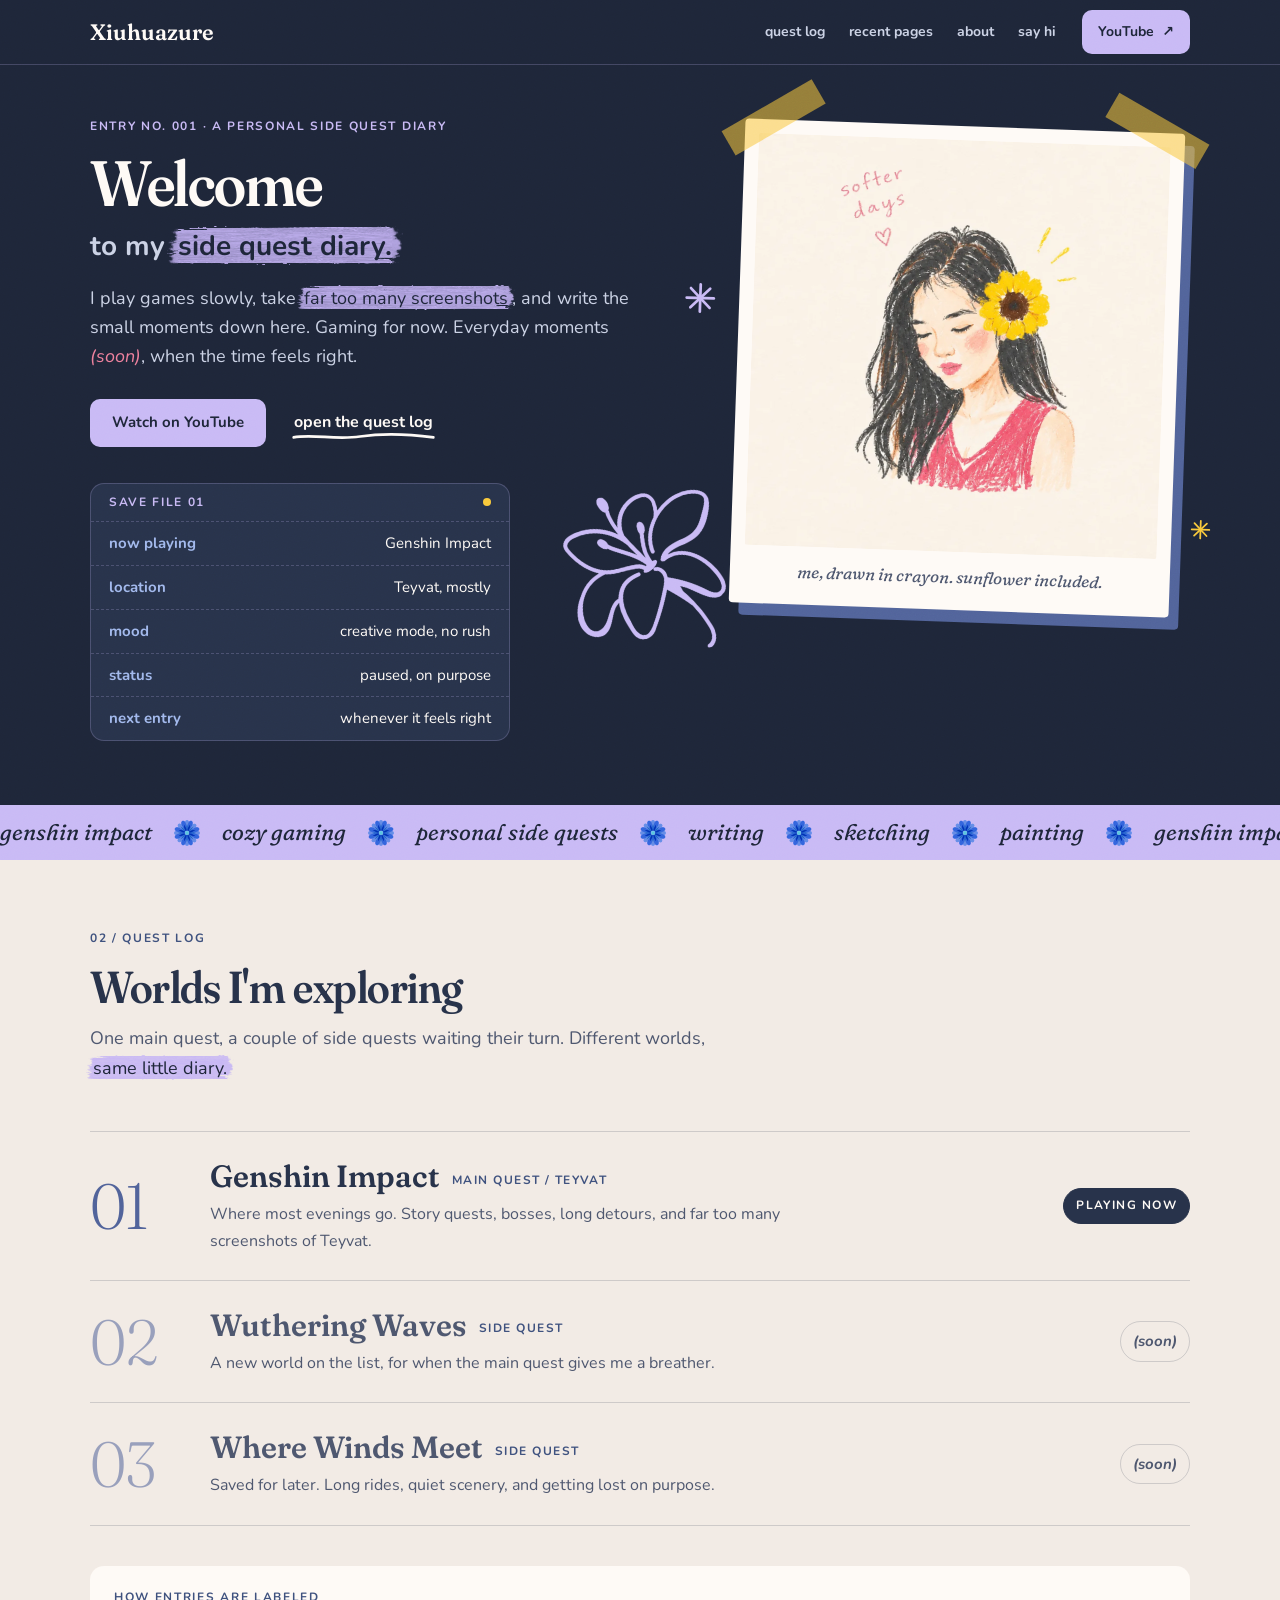
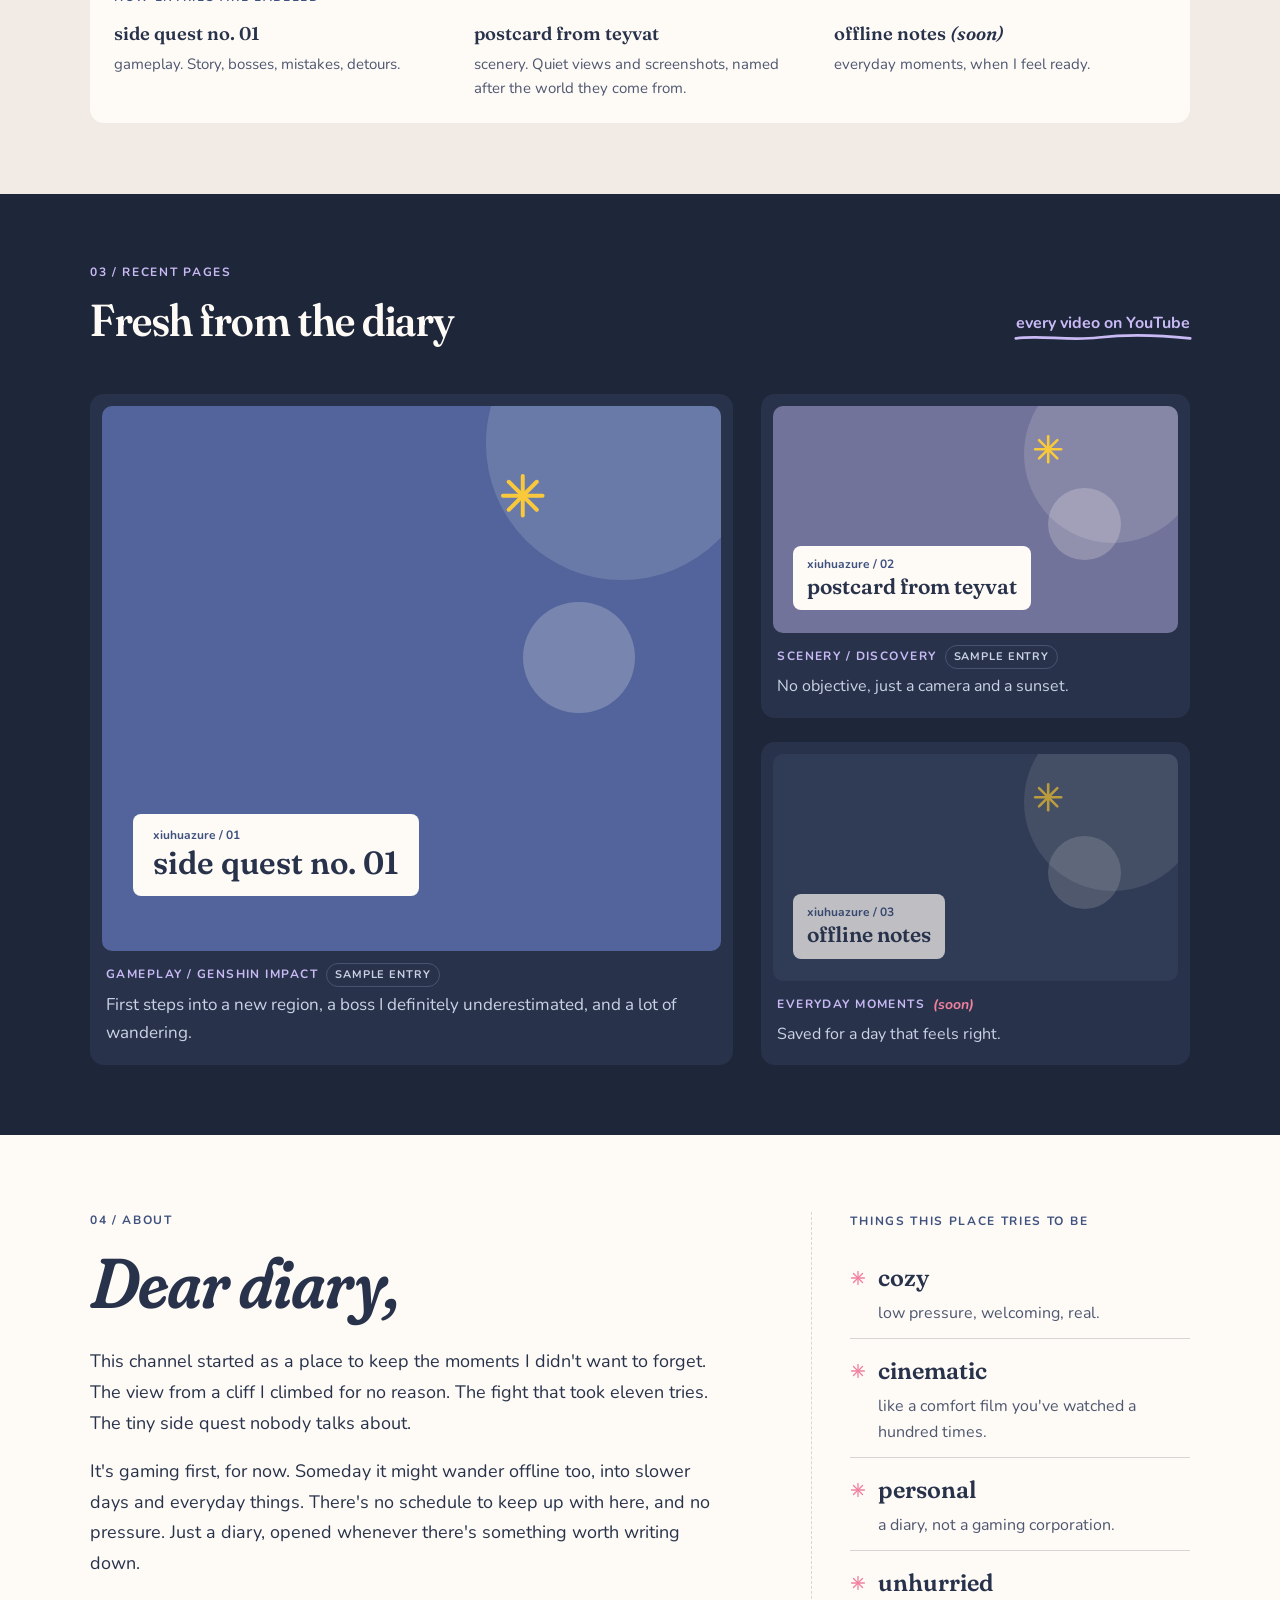
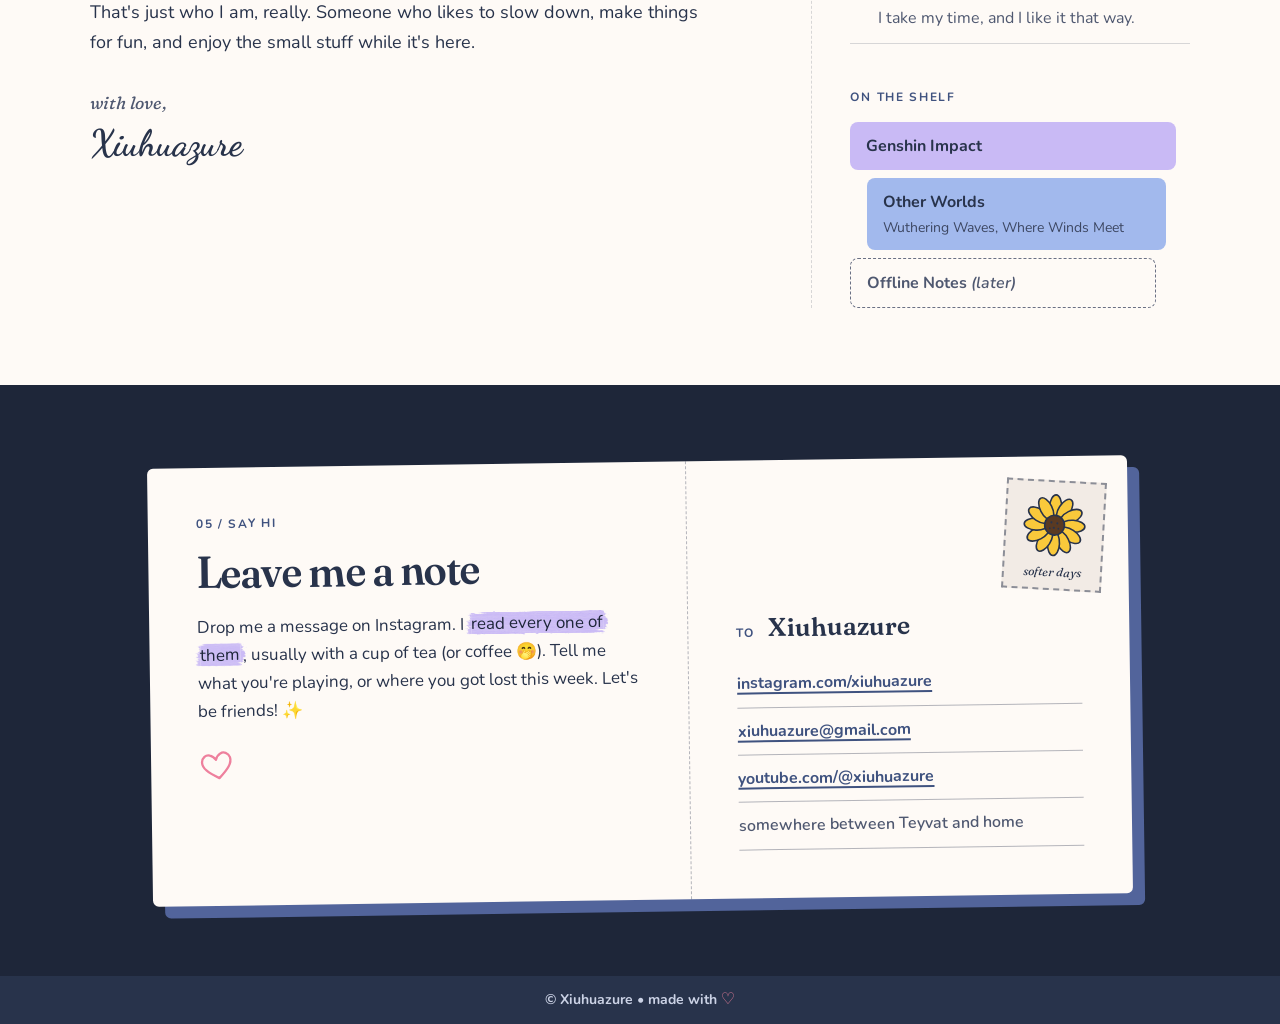
==== index.html @ c497fad5 "Creative, unhurried notes in the save file, About letter and margin notes Co-Authored-By: Claude Opu" ====
<!doctype html>
<html lang="en">
<head>
  <meta charset="utf-8">
  <meta name="viewport" content="width=device-width, initial-scale=1">
  <title>xiuhuazure's corner</title>
  <meta name="description" content="Xiuhuazure is a gaming-first visual diary of quests, scenery, mistakes, and small moments worth remembering. Genshin Impact now, more worlds soon.">
  <meta name="theme-color" content="#1E2639">
  <link rel="canonical" href="https://xiuhuazure.pages.dev/">

  <meta property="og:type" content="website">
  <meta property="og:title" content="xiuhuazure's corner">
  <meta property="og:description" content="A personal side quest diary. Genshin Impact, cozy gaming, personal side quests.">
  <meta property="og:url" content="https://xiuhuazure.pages.dev/">
  <meta property="og:image" content="https://xiuhuazure.pages.dev/assets/og-portrait.jpg?v=2">
  <meta name="twitter:card" content="summary">

  <link rel="icon" href="/favicon.ico" sizes="any">
  <link rel="icon" href="/favicon-32.png?v=2" type="image/png" sizes="32x32">
  <link rel="icon" href="/assets/icon-192.png?v=2" type="image/png" sizes="192x192">
  <link rel="apple-touch-icon" href="/assets/apple-touch-icon.png?v=2">

  <link rel="preconnect" href="https://fonts.googleapis.com">
  <link rel="preconnect" href="https://fonts.gstatic.com" crossorigin>
  <link href="https://fonts.googleapis.com/css2?family=Fraunces:ital,opsz,wght,SOFT,WONK@0,9..144,300..900,0..100,0..1;1,9..144,300..900,0..100,0..1&family=Nunito:ital,wght@0,400..800;1,400..800&display=swap" rel="stylesheet">
  <link href="https://fonts.googleapis.com/css2?family=Dancing+Script:wght@700&text=Xiuhuazure&display=swap" rel="stylesheet">
  <link rel="stylesheet" href="/styles.css?v=14">
</head>
<body>

  <!-- shared drawings, reused with <use> -->
  <svg width="0" height="0" style="position:absolute" aria-hidden="true" focusable="false">
    <defs>
      <symbol id="glint" viewBox="0 0 40 40">
        <g stroke="currentColor" stroke-width="3.2" stroke-linecap="round" fill="none">
          <path d="M20 4v32"/><path d="M4 20h32"/><path d="M8.7 8.7l22.6 22.6"/><path d="M31.3 8.7L8.7 31.3"/>
        </g>
      </symbol>
      <symbol id="sunflower" viewBox="0 0 100 100">
        <g fill="#F9C93B" stroke="#28334B" stroke-width="2.4" stroke-linejoin="round">
          <ellipse cx="50" cy="22" rx="9" ry="18"/>
          <ellipse cx="50" cy="22" rx="9" ry="18" transform="rotate(30 50 50)"/>
          <ellipse cx="50" cy="22" rx="9" ry="18" transform="rotate(60 50 50)"/>
          <ellipse cx="50" cy="22" rx="9" ry="18" transform="rotate(90 50 50)"/>
          <ellipse cx="50" cy="22" rx="9" ry="18" transform="rotate(120 50 50)"/>
          <ellipse cx="50" cy="22" rx="9" ry="18" transform="rotate(150 50 50)"/>
          <ellipse cx="50" cy="22" rx="9" ry="18" transform="rotate(180 50 50)"/>
          <ellipse cx="50" cy="22" rx="9" ry="18" transform="rotate(210 50 50)"/>
          <ellipse cx="50" cy="22" rx="9" ry="18" transform="rotate(240 50 50)"/>
          <ellipse cx="50" cy="22" rx="9" ry="18" transform="rotate(270 50 50)"/>
          <ellipse cx="50" cy="22" rx="9" ry="18" transform="rotate(300 50 50)"/>
          <ellipse cx="50" cy="22" rx="9" ry="18" transform="rotate(330 50 50)"/>
        </g>
        <circle cx="50" cy="50" r="15" fill="#5A3A22" stroke="#28334B" stroke-width="2.4"/>
        <g fill="#28334B"><circle cx="45" cy="46" r="1.6"/><circle cx="54" cy="47" r="1.6"/><circle cx="49" cy="54" r="1.6"/><circle cx="56" cy="55" r="1.4"/><circle cx="43" cy="55" r="1.4"/></g>
      </symbol>
      <symbol id="heart" viewBox="0 0 40 36">
        <path d="M20 32C9 24 3 18 4 11c1-5 6-8 10-6 3 1 5 4 6 6 1-2 3-5 6-6 4-2 9 1 10 6 1 7-5 13-16 21z" fill="none" stroke="currentColor" stroke-width="2.6" stroke-linecap="round" stroke-linejoin="round"/>
      </symbol>
    </defs>
  </svg>

  <a class="skip" href="#main">Skip to the diary</a>

  <header class="top">
    <div class="wrap top__inner">
      <a class="wordmark" href="#top" aria-label="Xiuhuazure, back to the first page">Xiuhuazure</a>
      <nav class="nav" aria-label="Sections">
        <a href="#quests">quest log</a>
        <a href="#pages">recent pages</a>
        <a href="#about">about</a>
        <a href="#hello">say hi</a>
      </nav>
      <a class="btn btn--small" href="https://www.youtube.com/@xiuhuazure" target="_blank" rel="noopener">YouTube <span aria-hidden="true">↗</span></a>
    </div>
  </header>

  <main id="main">

    <!-- 01 hero: midnight -->
    <section class="hero" id="top">
      <div class="wrap hero__grid">
        <div class="hero__text">
          <p class="eyebrow">entry no. 001 <span aria-hidden="true">·</span> a personal side quest diary</p>
          <h1 class="hero__title">
            <span class="welcome">Welcome<span class="lily lily--title" aria-hidden="true"></span></span>
            <span class="hero__sub">to my <mark class="hl">side quest diary.</mark></span>
          </h1>
          <p class="lede">I play games slowly, take <mark class="hl">far too many screenshots</mark>, and write the small moments down here. Gaming for now. Everyday moments <em>(soon)</em>, when the time feels right.</p>

          <div class="hero__actions">
            <a class="btn" href="https://www.youtube.com/@xiuhuazure" target="_blank" rel="noopener">Watch on YouTube</a>
            <a class="scribble" href="#quests">open the quest log</a>
          </div>

          <dl class="savefile" aria-label="Current save file">
            <div class="savefile__head">
              <span>save file 01</span>
              <span class="savefile__dot" aria-hidden="true"></span>
            </div>
            <div><dt>now playing</dt><dd>Genshin Impact</dd></div>
            <div><dt>location</dt><dd>Teyvat, mostly</dd></div>
            <div><dt>mood</dt><dd>creative mode, no rush</dd></div>
            <div><dt>status</dt><dd>paused, on purpose</dd></div>
            <div><dt>next entry</dt><dd>whenever it feels right</dd></div>
          </dl>
        </div>

        <figure class="portrait">
          <span class="tape tape--left" aria-hidden="true"></span>
          <span class="tape tape--right" aria-hidden="true"></span>
          <picture>
            <source srcset="/assets/portrait.webp?v=2" type="image/webp">
            <img src="/assets/portrait.jpg?v=2" width="960" height="960" alt="Crayon illustration of a girl with long dark hair, eyes closed, a sunflower tucked behind her ear, with the words softer days written beside her.">
          </picture>
          <figcaption>me, drawn in crayon. sunflower included.</figcaption>
          <svg class="glint glint--a" aria-hidden="true"><use href="#glint"/></svg>
          <svg class="glint glint--b" aria-hidden="true"><use href="#glint"/></svg>
          <span class="lily lily--art" aria-hidden="true"></span>
        </figure>
      </div>
    </section>

    <!-- ticker -->
    <div class="ticker" aria-label="genshin impact, cozy gaming, personal side quests, writing, sketching, painting">
      <div class="ticker__track" aria-hidden="true">
        <span>genshin impact</span><img src="/assets/flower-blue.png" alt="" width="26" height="26">
        <span>cozy gaming</span><img src="/assets/flower-blue.png" alt="" width="26" height="26">
        <span>personal side quests</span><img src="/assets/flower-blue.png" alt="" width="26" height="26">
        <span>writing</span><img src="/assets/flower-blue.png" alt="" width="26" height="26">
        <span>sketching</span><img src="/assets/flower-blue.png" alt="" width="26" height="26">
        <span>painting</span><img src="/assets/flower-blue.png" alt="" width="26" height="26">
        <span>genshin impact</span><img src="/assets/flower-blue.png" alt="" width="26" height="26">
        <span>cozy gaming</span><img src="/assets/flower-blue.png" alt="" width="26" height="26">
        <span>personal side quests</span><img src="/assets/flower-blue.png" alt="" width="26" height="26">
        <span>writing</span><img src="/assets/flower-blue.png" alt="" width="26" height="26">
        <span>sketching</span><img src="/assets/flower-blue.png" alt="" width="26" height="26">
        <span>painting</span><img src="/assets/flower-blue.png" alt="" width="26" height="26">
        <span>genshin impact</span><img src="/assets/flower-blue.png" alt="" width="26" height="26">
        <span>cozy gaming</span><img src="/assets/flower-blue.png" alt="" width="26" height="26">
        <span>personal side quests</span><img src="/assets/flower-blue.png" alt="" width="26" height="26">
        <span>writing</span><img src="/assets/flower-blue.png" alt="" width="26" height="26">
        <span>sketching</span><img src="/assets/flower-blue.png" alt="" width="26" height="26">
        <span>painting</span><img src="/assets/flower-blue.png" alt="" width="26" height="26">
        <span>genshin impact</span><img src="/assets/flower-blue.png" alt="" width="26" height="26">
        <span>cozy gaming</span><img src="/assets/flower-blue.png" alt="" width="26" height="26">
        <span>personal side quests</span><img src="/assets/flower-blue.png" alt="" width="26" height="26">
        <span>writing</span><img src="/assets/flower-blue.png" alt="" width="26" height="26">
        <span>sketching</span><img src="/assets/flower-blue.png" alt="" width="26" height="26">
        <span>painting</span><img src="/assets/flower-blue.png" alt="" width="26" height="26">
      </div>
    </div>
    </div>

    <!-- 02 quest log: the worlds, light -->
    <section class="quests" id="quests" aria-labelledby="quests-title">
      <div class="wrap">
        <div class="section-head">
          <p class="eyebrow">02 <span aria-hidden="true">/</span> quest log</p>
          <h2 id="quests-title">Worlds I'm exploring</h2>
          <p class="section-head__note">One main quest, a couple of side quests waiting their turn. Different worlds, <mark class="hl">same little diary.</mark></p>
        </div>

        <ol class="log">
          <li class="log__row">
            <span class="log__num">01</span>
            <div class="log__body">
              <h3>Genshin Impact <span class="log__tag">main quest / teyvat</span></h3>
              <p>Where most evenings go. Story quests, bosses, long detours, and far too many screenshots of Teyvat.</p>
            </div>
            <span class="status status--on">playing now</span>
          </li>
          <li class="log__row log__row--locked">
            <span class="log__num">02</span>
            <div class="log__body">
              <h3>Wuthering Waves <span class="log__tag">side quest</span></h3>
              <p>A new world on the list, for when the main quest gives me a breather.</p>
            </div>
            <span class="status"><em>(soon)</em></span>
          </li>
          <li class="log__row log__row--locked">
            <span class="log__num">03</span>
            <div class="log__body">
              <h3>Where Winds Meet <span class="log__tag">side quest</span></h3>
              <p>Saved for later. Long rides, quiet scenery, and getting lost on purpose.</p>
            </div>
            <span class="status"><em>(soon)</em></span>
          </li>
        </ol>

        <div class="key">
          <p class="key__title">how entries are labeled</p>
          <dl class="key__list">
            <div><dt>side quest no. 01</dt><dd>gameplay. Story, bosses, mistakes, detours.</dd></div>
            <div><dt>postcard from teyvat</dt><dd>scenery. Quiet views and screenshots, named after the world they come from.</dd></div>
            <div><dt>offline notes <em>(soon)</em></dt><dd>everyday moments, when I feel ready.</dd></div>
          </dl>
        </div>
      </div>
    </section>

    <!-- 03 recent pages: moody cards, dark -->
    <section class="pages" id="pages" aria-labelledby="pages-title">
      <div class="wrap">
        <div class="section-head section-head--row">
          <div>
            <p class="eyebrow">03 <span aria-hidden="true">/</span> recent pages</p>
            <h2 id="pages-title">Fresh from the diary</h2>
          </div>
          <a class="scribble" href="https://www.youtube.com/@xiuhuazure/videos" target="_blank" rel="noopener">every video on YouTube</a>
        </div>

        <div class="shelf">
          <a class="entry entry--feature" href="https://www.youtube.com/@xiuhuazure/videos" target="_blank" rel="noopener">
            <div class="thumb thumb--azure">
              <span class="thumb__moon" aria-hidden="true"></span>
              <span class="thumb__moon thumb__moon--small" aria-hidden="true"></span>
              <svg class="thumb__glint" aria-hidden="true"><use href="#glint"/></svg>
              <span class="thumb__play" aria-hidden="true"></span>
              <div class="thumb__plate">
                <span class="thumb__no">xiuhuazure / 01</span>
                <span class="thumb__title">side quest no. 01</span>
              </div>
            </div>
            <div class="entry__meta">
              <span class="entry__cat">gameplay / genshin impact <span class="sample">sample entry</span></span>
              <span class="entry__line">First steps into a new region, a boss I definitely underestimated, and a lot of wandering.</span>
            </div>
          </a>

          <a class="entry" href="https://www.youtube.com/@xiuhuazure/videos" target="_blank" rel="noopener">
            <div class="thumb thumb--violet">
              <span class="thumb__moon" aria-hidden="true"></span>
              <span class="thumb__moon thumb__moon--small" aria-hidden="true"></span>
              <svg class="thumb__glint" aria-hidden="true"><use href="#glint"/></svg>
              <span class="thumb__play" aria-hidden="true"></span>
              <div class="thumb__plate">
                <span class="thumb__no">xiuhuazure / 02</span>
                <span class="thumb__title">postcard from teyvat</span>
              </div>
            </div>
            <div class="entry__meta">
              <span class="entry__cat">scenery / discovery <span class="sample">sample entry</span></span>
              <span class="entry__line">No objective, just a camera and a sunset.</span>
            </div>
          </a>

          <div class="entry entry--locked">
            <div class="thumb thumb--night">
              <span class="thumb__moon" aria-hidden="true"></span>
              <span class="thumb__moon thumb__moon--small" aria-hidden="true"></span>
              <svg class="thumb__glint" aria-hidden="true"><use href="#glint"/></svg>
              <div class="thumb__plate">
                <span class="thumb__no">xiuhuazure / 03</span>
                <span class="thumb__title">offline notes</span>
              </div>
            </div>
            <div class="entry__meta">
              <span class="entry__cat">everyday moments <em>(soon)</em></span>
              <span class="entry__line">Saved for a day that feels right.</span>
            </div>
          </div>
        </div>
      </div>
    </section>

    <!-- 04 about: light diary note -->
    <section class="about" id="about" aria-labelledby="about-title">
      <div class="wrap about__grid">
        <div class="letter">
          <p class="eyebrow">04 <span aria-hidden="true">/</span> about</p>
          <h2 id="about-title" class="letter__greeting">Dear diary,</h2>
          <p>This channel started as a place to keep the moments I didn't want to forget. The view from a cliff I climbed for no reason. The fight that took eleven tries. The tiny side quest nobody talks about.</p>
          <p>It's gaming first, for now. Someday it might wander offline too, into slower days and everyday things. There's no schedule to keep up with here, and no pressure. Just a diary, opened whenever there's something worth writing down.</p>
          <p>That's just who I am, really. Someone who likes to slow down, make things for fun, and enjoy the small stuff while it's here.</p>
          <p class="letter__sign">with love,<br><span>Xiuhuazure</span></p>
        </div>

        <aside class="notes" aria-label="Notes in the margin">
          <h3 class="notes__title">things this place tries to be</h3>
          <dl class="notes__list">
            <div>
              <dt><svg aria-hidden="true"><use href="#glint"/></svg>cozy</dt>
              <dd>low pressure, welcoming, real.</dd>
            </div>
            <div>
              <dt><svg aria-hidden="true"><use href="#glint"/></svg>cinematic</dt>
              <dd>like a comfort film you've watched a hundred times.</dd>
            </div>
            <div>
              <dt><svg aria-hidden="true"><use href="#glint"/></svg>personal</dt>
              <dd>a diary, not a gaming corporation.</dd>
            </div>
            <div>
              <dt><svg aria-hidden="true"><use href="#glint"/></svg>unhurried</dt>
              <dd>I take my time, and I like it that way.</dd>
            </div>
          </dl>

          <h3 class="notes__title">on the shelf</h3>
          <ul class="spines">
            <li class="spine spine--lilac">Genshin Impact</li>
            <li class="spine spine--peri">Other Worlds <span>Wuthering Waves, Where Winds Meet</span></li>
            <li class="spine spine--ghost">Offline Notes <em>(later)</em></li>
          </ul>
        </aside>
      </div>
    </section>

    <!-- 05 say hi: dark -->
    <section class="hello" id="hello" aria-labelledby="hello-title">
      <div class="wrap">
        <article class="postcard">
          <div class="postcard__message">
            <p class="eyebrow">05 <span aria-hidden="true">/</span> say hi</p>
            <h2 id="hello-title">Leave me a note</h2>
            <p>Drop me a message on Instagram. I <mark class="hl">read every one of them</mark>, usually with a cup of tea (or coffee 🤭). Tell me what you're playing, or where you got lost this week. Let's be friends! ✨</p>
            <svg class="postcard__heart" aria-hidden="true"><use href="#heart"/></svg>
          </div>
          <div class="postcard__address">
            <div class="stamp" aria-hidden="true">
              <svg><use href="#sunflower"/></svg>
              <span>softer days</span>
            </div>
            <p class="postcard__to"><span>to</span> Xiuhuazure</p>
            <ul class="postcard__lines">
              <li><a href="https://www.instagram.com/xiuhuazure/" target="_blank" rel="noopener">instagram.com/xiuhuazure</a></li>
              <li><span class="js-mail" data-u="xiuhuazure" data-d="gmail" data-t="com">xiuhuazure at gmail dot com</span></li>
              <li><a href="https://www.youtube.com/@xiuhuazure" target="_blank" rel="noopener">youtube.com/@xiuhuazure</a></li>
              <li class="muted">somewhere between Teyvat and home</li>
            </ul>
          </div>
        </article>
      </div>
    </section>
  </main>

  <footer class="foot">
    <div class="wrap foot__inner">
      <p>© Xiuhuazure <span aria-hidden="true">•</span> made with <span class="foot__heart" aria-label="love">♡</span></p>
    </div>
  </footer>

  <script src="/script.js?v=3" defer></script>
</body>
</html>
---- styles.css ----
/* Xiuhuazure · personal site
   Dusk meets diary: midnight and film cream foundations, Moonlit Lilac as the
   soft highlight, petal pink and sunflower gold as tiny signature details.
   Tokens follow the 2026 website colour and typography guide. No gradients. */

:root {
  /* brand tokens (copied exactly) */
  --bg-dark: #1E2639;
  --surface-dark: #28334B;
  --bg-light: #F2EBE5;
  --surface-light: #FEFAF6;
  --accent-azure: #52649B;
  --accent-violet: #72739A;
  --accent-lilac: #C9BAF5;
  --accent-peri: #A2B9ED;
  --accent-pink: #EE809D;
  --accent-sunflower: #F9C93B;
  --muted-ink: #6A7084;

  /* semantic, light theme by default */
  --bg: var(--bg-light);
  --surface: var(--surface-light);
  --text: #28334B;
  --muted: #4F5870;
  --accent: #3F527F;
  --label: #3F527F;
  --line-color: rgba(40, 51, 75, .18);

  --font-display: "Fraunces", Georgia, "Times New Roman", serif;
  --font-body: "Nunito", Arial, system-ui, sans-serif;

  --wrap: 1180px;
  --gutter: clamp(20px, 4vw, 40px);
  --radius: 14px;
}

/* dark / cinematic sections */
.top, .hero, .pages, .hello, .foot {
  --bg: var(--bg-dark);
  --surface: var(--surface-dark);
  --text: #FEFAF6;
  --muted: #CBD2E5;
  --accent: var(--accent-lilac);
  --label: var(--accent-lilac);
  --line-color: rgba(201, 186, 245, .22);
}

*, *::before, *::after { box-sizing: border-box; }

html { scroll-behavior: smooth; scroll-padding-top: 72px; overflow-x: clip; }
@media (prefers-reduced-motion: reduce) { html { scroll-behavior: auto; } }

body {
  margin: 0;
  background: var(--bg-dark);
  color: var(--text);
  font-family: var(--font-body);
  font-size: 1rem;
  line-height: 1.65;
  -webkit-font-smoothing: antialiased;
  overflow-x: hidden;
}

/* subtle film grain */
body::after {
  content: "";
  position: fixed;
  inset: 0;
  pointer-events: none;
  z-index: 100;
  opacity: .07;
  mix-blend-mode: overlay;
  background-image: url("data:image/svg+xml;utf8,<svg xmlns='http://www.w3.org/2000/svg' width='220' height='220'><filter id='n'><feTurbulence type='fractalNoise' baseFrequency='.85' numOctaves='3' stitchTiles='stitch'/></filter><rect width='100%' height='100%' filter='url(%23n)'/></svg>");
}

img, svg { display: block; max-width: 100%; }
a { color: var(--accent); }
em { font-style: italic; }

h1, h2, h3 { margin: 0; font-family: var(--font-display); color: var(--text); }
h2 {
  font-weight: 600;
  font-size: clamp(2rem, 3.5vw, 3.25rem);
  line-height: 1.12;
  letter-spacing: -.01em;
  font-variation-settings: "SOFT" 50, "opsz" 96;
}

.wrap {
  width: 100%;
  max-width: var(--wrap);
  margin: 0 auto;
  padding: 0 var(--gutter);
}

section, .top, .foot { background: var(--bg); color: var(--text); }

.skip {
  position: absolute;
  left: 12px; top: -60px;
  background: var(--accent-lilac); color: var(--bg-dark);
  padding: 10px 14px; border-radius: 8px;
  z-index: 200; font-weight: 700;
}
.skip:focus { top: 12px; }

:focus-visible { outline: 3px solid var(--accent-pink); outline-offset: 3px; border-radius: 4px; }

.eyebrow {
  margin: 0 0 14px;
  font-size: .75rem;
  line-height: 1.45;
  font-weight: 700;
  letter-spacing: .14em;
  text-transform: uppercase;
  color: var(--label);
}

/* buttons: solid, high contrast, 44px touch targets */
.btn {
  display: inline-flex;
  align-items: center;
  justify-content: center;
  gap: 8px;
  min-height: 48px;
  padding: 0 22px;
  background: var(--accent-lilac);
  color: var(--bg-dark);
  font-weight: 700;
  font-size: .9375rem;
  line-height: 1.3;
  text-decoration: none;
  border-radius: 10px;
  transition: transform .15s ease, background-color .15s ease;
}
.btn:hover { background: #D8CCF8; transform: translateY(-1px); }
.btn:active { transform: translateY(1px); }
.btn--small { min-height: 44px; padding: 0 16px; font-size: .875rem; }

/* hand-drawn underline link, follows the text colour */
.scribble {
  position: relative;
  display: inline-flex;
  align-items: center;
  min-height: 44px;
  color: var(--text);
  font-weight: 700;
  text-decoration: none;
  white-space: nowrap;
}
.scribble::after {
  content: "";
  position: absolute;
  left: -2px; right: -2px; bottom: 4px;
  height: 9px;
  background: currentColor;
  -webkit-mask: url("data:image/svg+xml;utf8,<svg xmlns='http://www.w3.org/2000/svg' viewBox='0 0 200 10' preserveAspectRatio='none'><path d='M2 6 C 30 2, 60 9, 95 5 S 160 2, 198 6' fill='none' stroke='black' stroke-width='3' stroke-linecap='round'/></svg>") no-repeat center / 100% 100%;
  mask: url("data:image/svg+xml;utf8,<svg xmlns='http://www.w3.org/2000/svg' viewBox='0 0 200 10' preserveAspectRatio='none'><path d='M2 6 C 30 2, 60 9, 95 5 S 160 2, 198 6' fill='none' stroke='black' stroke-width='3' stroke-linecap='round'/></svg>") no-repeat center / 100% 100%;
}
/* hover: colour change only, no movement */
.scribble { transition: color .2s ease; }
.scribble:hover { color: var(--accent-lilac); }

/* lilac dry brush highlight behind a few key words.
   The ragged ends keep a fixed size; only the even middle stretches. */
mark.hl {
  background: none;
  color: var(--bg-dark);
  border: 0 solid transparent;
  border-width: 0 .4em;
  border-image: url("/assets/brush-lilac.png?v=4") 0 110 fill / 0 .4em stretch;
  padding: .04em 0 0;
  margin: 0 -.2em;
  -webkit-box-decoration-break: clone;
  box-decoration-break: clone;
}

/* ---------- header (dark) ---------- */
.top {
  position: sticky;
  top: 0;
  z-index: 50;
  border-bottom: 1px solid var(--line-color);
}
.top__inner {
  display: flex;
  align-items: center;
  gap: 16px;
  min-height: 64px;
}
.wordmark {
  font-family: var(--font-display);
  font-variation-settings: "SOFT" 50, "opsz" 48;
  font-weight: 600;
  font-size: 1.4rem;
  color: var(--text);
  text-decoration: none;
  margin-right: auto;
}
.nav { display: flex; gap: 4px; }
.nav a {
  display: inline-flex;
  align-items: center;
  min-height: 44px;
  padding: 0 10px;
  font-size: .875rem;
  font-weight: 700;
  color: var(--muted);
  text-decoration: none;
  border-radius: 8px;
}
.nav a:hover { color: var(--text); text-decoration: underline; text-decoration-color: var(--accent-lilac); text-underline-offset: 6px; text-decoration-thickness: 2px; }

@media (max-width: 767px) {
  .nav { display: none; }
}

/* ---------- hero (dark) ---------- */
.hero { padding: clamp(28px, 3.5vw, 48px) 0 clamp(40px, 5vw, 64px); }

.hero__grid {
  display: grid;
  grid-template-columns: 1.1fr .9fr;
  gap: clamp(32px, 5vw, 72px);
  align-items: start;
}
.hero__text { padding-top: 8px; }
.hero__title { margin: 0 0 20px; font-weight: 600; }
.welcome {
  position: relative;
  display: inline-block;
  font-family: var(--font-display);
  font-variation-settings: "SOFT" 50, "WONK" 1, "opsz" 144;
  font-weight: 600;
  font-size: clamp(2.75rem, 5vw, 5rem);
  line-height: 1.05;
  letter-spacing: -.02em;
}
.hero__sub {
  display: block;
  margin-top: 10px;
  font-family: var(--font-body);
  font-weight: 700;
  font-size: clamp(1.3rem, 2.2vw, 1.75rem);
  line-height: 1.3;
  color: var(--muted);
}
.lede {
  max-width: 34em;
  margin: 0 0 28px;
  font-size: 1.125rem;
  line-height: 1.6;
  color: var(--muted);
}
.lede em { color: var(--accent-pink); }

.hero__actions {
  display: flex;
  flex-wrap: wrap;
  align-items: center;
  gap: 12px 28px;
  margin-bottom: 36px;
}

.savefile {
  margin: 0;
  max-width: 420px;
  background: var(--surface);
  border: 1px solid var(--line-color);
  border-radius: var(--radius);
  font-size: .9375rem;
  overflow: hidden;
}
.savefile > div { display: flex; justify-content: space-between; gap: 16px; padding: 9px 18px; }
.savefile > div + div { border-top: 1px dashed var(--line-color); }
.savefile__head {
  align-items: center;
  font-weight: 700;
  font-size: .75rem;
  letter-spacing: .14em;
  text-transform: uppercase;
  color: var(--accent-lilac);
}
.savefile__dot {
  width: 8px; height: 8px; border-radius: 50%;
  background: var(--accent-sunflower);
  animation: blink 2.4s ease-in-out infinite;
}
.savefile dt { font-weight: 700; color: var(--accent-peri); }
.savefile dd { margin: 0; text-align: right; color: var(--text); }

@keyframes blink { 50% { opacity: .3; } }

.portrait {
  position: relative;
  margin: 16px 0 0; /* keeps the tape clear of the header line */
  padding: 14px 14px 18px;
  background: var(--surface-light);
  border-radius: 4px;
  transform: rotate(2deg);
  box-shadow: 10px 12px 0 var(--accent-azure);
  justify-self: center;
  width: min(100%, 440px);
}
.portrait img { width: 100%; height: auto; border-radius: 2px; }
.portrait figcaption {
  margin-top: 12px;
  font-family: var(--font-display);
  font-style: italic;
  font-variation-settings: "SOFT" 100, "WONK" 1;
  font-size: 1.05rem;
  text-align: center;
  color: #4F5870;
}
.tape {
  position: absolute;
  top: -16px;
  width: 104px; height: 28px;
  background: rgba(249, 201, 59, .55);
}
.tape--left { left: -24px; transform: rotate(-32deg); }
.tape--right { right: -24px; transform: rotate(28deg); }

.glint { position: absolute; }
.glint--a { width: 34px; height: 34px; left: -56px; top: 34%; color: var(--accent-lilac); animation: twinkle 4s ease-in-out infinite; }
.glint--b { width: 22px; height: 22px; right: -40px; bottom: 16%; color: var(--accent-sunflower); animation: twinkle 4s ease-in-out 1.6s infinite; }
@keyframes twinkle {
  0%, 100% { transform: scale(1) rotate(0deg); }
  50% { transform: scale(.75) rotate(25deg); }
}

/* hand-drawn lily: polaroid corner on desktop, beside Welcome on phones */
.lily {
  display: none;
  position: absolute;
  aspect-ratio: 1;
  background: var(--accent-lilac);
  -webkit-mask: url("/assets/lily-doodle.png") center / contain no-repeat;
  mask: url("/assets/lily-doodle.png") center / contain no-repeat;
  pointer-events: none;
}
.lily--art { display: block; width: 170px; left: -168px; bottom: -60px; transform: rotate(-14deg); z-index: 2; }
.lily--title { width: .62em; right: -.62em; top: -.3em; transform: rotate(16deg); }

@media (max-width: 880px) {
  .hero__grid { grid-template-columns: 1fr; }
  .portrait { width: min(86%, 400px); margin-top: 44px; }
  .glint--a { left: -40px; }
  .glint--b { right: -30px; }
  .lily--art { display: none; }
  .lily--title { display: block; }
}

/* ---------- ticker ---------- */
.ticker {
  background: var(--accent-lilac);
  color: var(--bg-dark);
  overflow: hidden;
}
.ticker__track {
  display: flex;
  align-items: center;
  gap: 22px;
  width: max-content;
  padding: 9px 0;
  animation: drift 80s linear infinite;
}
.ticker:hover .ticker__track { animation-play-state: paused; }
.ticker__track span {
  font-family: var(--font-display);
  font-variation-settings: "SOFT" 100, "WONK" 1;
  font-style: italic;
  font-size: clamp(1.1rem, 2vw, 1.4rem);
  white-space: nowrap;
}
.ticker__track img { width: 26px; height: 26px; flex: none; animation: spin 14s linear infinite; }
@keyframes drift { to { transform: translateX(-50%); } }
@keyframes spin { to { transform: rotate(360deg); } }

/* ---------- section heads ---------- */
.section-head { margin-bottom: clamp(28px, 4vw, 48px); max-width: 65ch; }
.section-head__note { margin: 12px 0 0; font-size: 1.125rem; color: var(--muted); }
.section-head--row {
  max-width: none;
  display: flex;
  justify-content: space-between;
  align-items: flex-end;
  gap: 16px 24px;
  flex-wrap: wrap;
}

/* ---------- quest log (light) ---------- */
.quests { padding: clamp(44px, 5.5vw, 76px) 0; }
.log {
  list-style: none;
  margin: 0;
  padding: 0;
  border-top: 1px solid var(--line-color);
}
.log__row {
  display: grid;
  grid-template-columns: 96px 1fr auto;
  align-items: center;
  gap: 24px;
  padding: 26px 0;
  border-bottom: 1px solid var(--line-color);
}
.log__num {
  font-family: var(--font-display);
  font-variation-settings: "SOFT" 50, "opsz" 144;
  font-weight: 300;
  font-size: clamp(2.8rem, 5vw, 4rem);
  line-height: 1;
  color: var(--accent-azure);
}
.log__body h3 {
  font-weight: 600;
  font-size: clamp(1.4rem, 2.4vw, 2rem);
  line-height: 1.2;
  margin-bottom: 6px;
  font-variation-settings: "SOFT" 50, "opsz" 48;
}
.log__tag {
  display: inline-block;
  margin-left: 6px;
  font-family: var(--font-body);
  font-weight: 700;
  font-size: .75rem;
  letter-spacing: .12em;
  text-transform: uppercase;
  color: var(--label);
  vertical-align: middle;
}
.log__body p { margin: 0; max-width: 60ch; color: var(--muted); }
.status {
  font-weight: 700;
  font-size: .75rem;
  letter-spacing: .12em;
  text-transform: uppercase;
  padding: 7px 12px;
  border: 1px solid var(--line-color);
  border-radius: 999px;
  white-space: nowrap;
  color: var(--muted);
}
.status--on { background: var(--surface-dark); border-color: var(--surface-dark); color: var(--surface-light); }
.status em { text-transform: none; letter-spacing: 0; font-size: .9375rem; color: var(--muted); }
.log__row--locked .log__num { opacity: .55; }
.log__row--locked h3 { color: var(--muted); }

.key {
  margin-top: 40px;
  padding: 22px 24px;
  background: var(--surface);
  border-radius: var(--radius);
}
.key__title {
  margin: 0 0 12px;
  font-size: .75rem;
  font-weight: 700;
  letter-spacing: .14em;
  text-transform: uppercase;
  color: var(--label);
}
.key__list { margin: 0; display: grid; grid-template-columns: repeat(3, 1fr); gap: 16px 28px; }
.key__list dt { font-family: var(--font-display); font-weight: 600; font-size: 1.15rem; }
.key__list dd { margin: 2px 0 0; color: var(--muted); font-size: .9375rem; }

@media (max-width: 767px) {
  .log__row { grid-template-columns: 56px 1fr; gap: 6px 14px; align-items: start; }
  .log__num { font-size: 2.6rem; }
  .log__tag { display: block; margin: 4px 0 0; }
  .status { grid-column: 2; justify-self: start; margin-top: 10px; }
  .key__list { grid-template-columns: 1fr; }
}

/* ---------- recent pages (dark, moody cards) ---------- */
.pages { padding: clamp(44px, 5.5vw, 76px) 0; }
.pages .scribble { color: var(--accent-lilac); }
.pages .scribble:hover { color: var(--accent-pink); }
.shelf {
  display: grid;
  grid-template-columns: 1.5fr 1fr;
  gap: 24px 28px;
}
.entry--feature { grid-row: span 2; }
.entry--feature .thumb { flex: 1; aspect-ratio: auto; min-height: 260px; }
.entry {
  display: flex;
  flex-direction: column;
  gap: 12px;
  padding: 12px 12px 18px;
  background: var(--surface);
  border-radius: var(--radius);
  text-decoration: none;
  color: var(--text);
  transition: transform .2s ease, background-color .2s ease;
}
a.entry:hover { transform: translateY(-3px); background: #2F3B57; }
.thumb {
  position: relative;
  aspect-ratio: 16 / 9;
  border-radius: 10px;
  overflow: hidden;
}
.thumb--azure { background: var(--accent-azure); }
.thumb--violet { background: var(--accent-violet); }
.thumb--night { background: #34405C; }
.thumb__moon {
  position: absolute;
  width: 44%; aspect-ratio: 1;
  right: -6%; top: -18%;
  border-radius: 50%;
  background: rgba(254, 250, 246, .14);
}
.thumb__moon--small { width: 18%; right: 14%; top: 36%; background: rgba(254, 250, 246, .22); }
.thumb__glint { position: absolute; width: 8%; height: auto; aspect-ratio: 1; right: 28%; top: 12%; color: var(--accent-sunflower); }
.thumb__play {
  position: absolute;
  left: 6%; top: 12%;
  width: 0; height: 0;
  border-left: 16px solid var(--surface-light);
  border-top: 10px solid transparent;
  border-bottom: 10px solid transparent;
  opacity: 0;
  transition: opacity .2s ease;
}
a.entry:hover .thumb__play { opacity: 1; }
.thumb__plate {
  position: absolute;
  left: 5%; bottom: 10%;
  max-width: 76%;
  background: var(--surface-light);
  color: #28334B;
  border-radius: 8px;
  padding: 9px 14px 11px;
}
.thumb__no { display: block; font-size: .75rem; font-weight: 700; color: #3F527F; }
.thumb__title {
  display: block;
  font-family: var(--font-display);
  font-variation-settings: "SOFT" 50, "opsz" 48;
  font-weight: 600;
  font-size: clamp(1rem, 1.7vw, 1.35rem);
  line-height: 1.15;
}
.entry--feature .thumb__title { font-size: clamp(1.35rem, 2.6vw, 2rem); }
.entry--feature .thumb__plate { padding: 12px 20px 14px; }
.entry--locked .thumb { opacity: .7; }

.entry__meta { display: flex; flex-direction: column; gap: 4px; padding: 0 4px; }
.entry__cat {
  display: flex;
  flex-wrap: wrap;
  align-items: center;
  gap: 8px;
  font-size: .75rem;
  font-weight: 700;
  letter-spacing: .12em;
  text-transform: uppercase;
  color: var(--accent-lilac);
}
.entry__cat em { text-transform: none; letter-spacing: 0; font-size: .875rem; color: var(--accent-pink); }
.sample {
  padding: 2px 8px;
  border: 1px solid var(--line-color);
  border-radius: 999px;
  color: var(--muted);
  letter-spacing: .08em;
  font-size: .6875rem;
}
.entry__line { color: var(--muted); }
.entry--feature .entry__line { font-size: 1.0625rem; max-width: 60ch; }

@media (max-width: 820px) {
  .shelf { grid-template-columns: 1fr; }
  .entry--feature { grid-row: auto; }
  .entry--feature .thumb { flex: none; aspect-ratio: 16 / 9; min-height: 0; }
}

/* ---------- about (light diary note) ---------- */
.about { padding: clamp(48px, 6vw, 84px) 0; background: var(--surface-light); }
.about__grid {
  display: grid;
  grid-template-columns: 1.25fr .75fr;
  gap: clamp(40px, 7vw, 96px);
  align-items: start;
}
.letter__greeting {
  font-style: italic;
  font-weight: 600;
  font-variation-settings: "SOFT" 100, "WONK" 1, "opsz" 144;
  font-size: clamp(2.6rem, 5.5vw, 4.4rem);
  margin-bottom: 24px;
}
.letter p:not(.eyebrow):not(.letter__sign) {
  font-size: 1.125rem;
  line-height: 1.7;
  max-width: 62ch;
  margin: 0 0 18px;
}
.letter__sign {
  margin: 30px 0 0;
  font-family: var(--font-display);
  font-style: italic;
  font-variation-settings: "SOFT" 100, "WONK" 1;
  font-size: 1.1rem;
  color: var(--muted);
}
.letter__sign span {
  display: inline-block;
  margin-top: 6px;
  font-family: "Dancing Script", var(--font-display);
  font-style: normal;
  font-weight: 700;
  font-size: 2.3rem;
  line-height: 1.1;
  color: var(--text);
}

.notes {
  border-left: 1px dashed var(--line-color);
  padding-left: clamp(24px, 3vw, 40px);
}
.notes__title {
  font-family: var(--font-body);
  font-size: .75rem;
  font-weight: 700;
  letter-spacing: .14em;
  text-transform: uppercase;
  color: var(--label);
  margin: 0 0 14px;
}
.notes__title:not(:first-child) { margin-top: 44px; }
.notes__list { margin: 0; }
.notes__list > div { padding: 12px 0; border-bottom: 1px solid var(--line-color); }
.notes__list dt {
  display: flex;
  align-items: center;
  gap: 12px;
  font-family: var(--font-display);
  font-variation-settings: "SOFT" 50, "opsz" 48;
  font-weight: 600;
  font-size: 1.5rem;
}
.notes__list dt svg { width: 16px; height: 16px; color: var(--accent-pink); flex: none; animation: spin 9s linear infinite; }
/* each star starts at a different angle so they don't turn in lockstep */
.notes__list > div:nth-child(2) dt svg { animation-delay: -3s; }
.notes__list > div:nth-child(3) dt svg { animation-delay: -6s; }
.notes__list > div:nth-child(4) dt svg { animation-delay: -1.5s; }
.notes__list dd { margin: 2px 0 0 28px; color: var(--muted); }

.spines { list-style: none; margin: 0; padding: 0; display: grid; gap: 8px; }
.spine {
  padding: 11px 16px;
  font-weight: 700;
  border-radius: 8px;
  color: #28334B;
}
.spine span { display: block; font-weight: 400; font-size: .875rem; color: #3D4762; }
.spine--lilac { background: var(--accent-lilac); width: 96%; }
.spine--peri { background: var(--accent-peri); width: 88%; margin-left: 5%; }
.spine--ghost { border: 1px dashed var(--muted-ink); color: var(--muted); width: 90%; }
.spine em { font-weight: 600; }

@media (max-width: 880px) {
  .about__grid { grid-template-columns: 1fr; }
  .notes { border-left: 0; padding-left: 0; border-top: 1px dashed var(--line-color); padding-top: 32px; }
}

/* ---------- say hi (dark, cream postcard) ---------- */
.hello { padding: clamp(48px, 6vw, 84px) 0; }
.postcard {
  --text: #28334B;
  --muted: #4F5870;
  --label: #3F527F;
  --accent: #3F527F;
  display: grid;
  grid-template-columns: 1.1fr .9fr;
  background: var(--surface-light);
  color: var(--text);
  border-radius: 6px;
  box-shadow: 12px 12px 0 var(--accent-azure);
  transform: rotate(-.8deg);
  max-width: 980px;
  margin: 0 auto;
}
.postcard__message {
  position: relative;
  padding: clamp(26px, 4vw, 48px);
  border-right: 1px dashed rgba(40, 51, 75, .35);
}
.postcard__message h2 { margin-bottom: 16px; font-size: clamp(1.8rem, 4vw, 2.8rem); }
.postcard__message p:not(.eyebrow) { margin: 0; font-size: 1.0625rem; max-width: 30em; }
.postcard__heart { width: 36px; height: 32px; margin-top: 24px; color: var(--accent-pink); transform: rotate(-10deg); }

.postcard__address { position: relative; padding: clamp(26px, 4vw, 48px); padding-top: 146px; }
.stamp {
  position: absolute;
  top: 24px; right: 24px;
  width: 100px;
  padding: 10px 10px 6px;
  background: #F2EBE5;
  border: 2px dashed rgba(40, 51, 75, .5);
  transform: rotate(4deg);
  text-align: center;
}
.stamp svg { width: 66px; height: 66px; margin: 0 auto; transition: transform .6s ease; }
.postcard:hover .stamp svg { transform: rotate(60deg); }
.stamp span { display: block; margin-top: 4px; font-family: var(--font-display); font-style: italic; font-size: .75rem; }
.postcard__to {
  margin: 0 0 12px;
  font-family: var(--font-display);
  font-variation-settings: "SOFT" 50, "opsz" 48;
  font-size: 1.6rem;
  font-weight: 600;
}
.postcard__to span {
  font-family: var(--font-body);
  font-size: .75rem;
  font-weight: 700;
  letter-spacing: .14em;
  text-transform: uppercase;
  color: var(--label);
  margin-right: 8px;
}
.postcard__lines { list-style: none; margin: 0; padding: 0; }
.postcard__lines li {
  padding: 10px 0;
  border-bottom: 1px solid rgba(40, 51, 75, .35);
  font-weight: 700;
  overflow-wrap: anywhere;
}
.postcard__lines a { color: var(--accent); text-decoration-thickness: 2px; text-underline-offset: 4px; }
.postcard__lines .muted { color: var(--muted); font-weight: 600; }

@media (max-width: 767px) {
  .postcard { grid-template-columns: 1fr; transform: none; box-shadow: 8px 8px 0 var(--accent-azure); }
  .postcard__message { border-right: 0; border-bottom: 1px dashed rgba(40, 51, 75, .35); }
  .postcard__address { padding-top: 136px; }
}

/* ---------- footer (dark) ---------- */
.foot {
  background: var(--surface-dark);
  padding: 12px 0;
  font-size: .875rem;
}
.foot__inner { display: flex; justify-content: center; }
.foot p { margin: 0; font-weight: 700; color: var(--muted); }
.foot__heart { display: inline-block; font-size: 1.15em; line-height: 1; color: var(--accent-pink); }

/* ---------- heart cursor (mouse and trackpad only) ----------
   pink outline by default, lilac over anything clickable,
   and the heart fills in while the button is held down. */
@media (hover: hover) and (pointer: fine) {
html, html * {
  cursor: url("/assets/cursor/heart.png?v=3") 16 16, auto;
  cursor: -webkit-image-set(url("/assets/cursor/heart.png?v=3") 1x, url("/assets/cursor/heart@2x.png?v=3") 2x) 16 16, auto;
  cursor: image-set(url("/assets/cursor/heart.png?v=3") 1x, url("/assets/cursor/heart@2x.png?v=3") 2x) 16 16, auto;
}
a, button, [role="button"], label, summary, .glint, .glint *, a * {
  cursor: url("/assets/cursor/heart-hover.png?v=3") 16 16, pointer;
  cursor: -webkit-image-set(url("/assets/cursor/heart-hover.png?v=3") 1x, url("/assets/cursor/heart-hover@2x.png?v=3") 2x) 16 16, pointer;
  cursor: image-set(url("/assets/cursor/heart-hover.png?v=3") 1x, url("/assets/cursor/heart-hover@2x.png?v=3") 2x) 16 16, pointer;
}
html.is-pressing, html.is-pressing * {
  cursor: url("/assets/cursor/heart-fill.png?v=3") 16 16, auto;
  cursor: -webkit-image-set(url("/assets/cursor/heart-fill.png?v=3") 1x, url("/assets/cursor/heart-fill@2x.png?v=3") 2x) 16 16, auto;
  cursor: image-set(url("/assets/cursor/heart-fill.png?v=3") 1x, url("/assets/cursor/heart-fill@2x.png?v=3") 2x) 16 16, auto;
}
html.is-pressing a, html.is-pressing a *, html.is-pressing button, html.is-pressing [role="button"], html.is-pressing label, html.is-pressing summary, html.is-pressing .glint, html.is-pressing .glint * {
  cursor: url("/assets/cursor/heart-fill-hover.png?v=3") 16 16, pointer;
  cursor: -webkit-image-set(url("/assets/cursor/heart-fill-hover.png?v=3") 1x, url("/assets/cursor/heart-fill-hover@2x.png?v=3") 2x) 16 16, pointer;
  cursor: image-set(url("/assets/cursor/heart-fill-hover.png?v=3") 1x, url("/assets/cursor/heart-fill-hover@2x.png?v=3") 2x) 16 16, pointer;
}
}

/* ---------- motion preferences ---------- */
@media (prefers-reduced-motion: reduce) {
  *, *::before, *::after { animation: none !important; transition: none !important; }
}
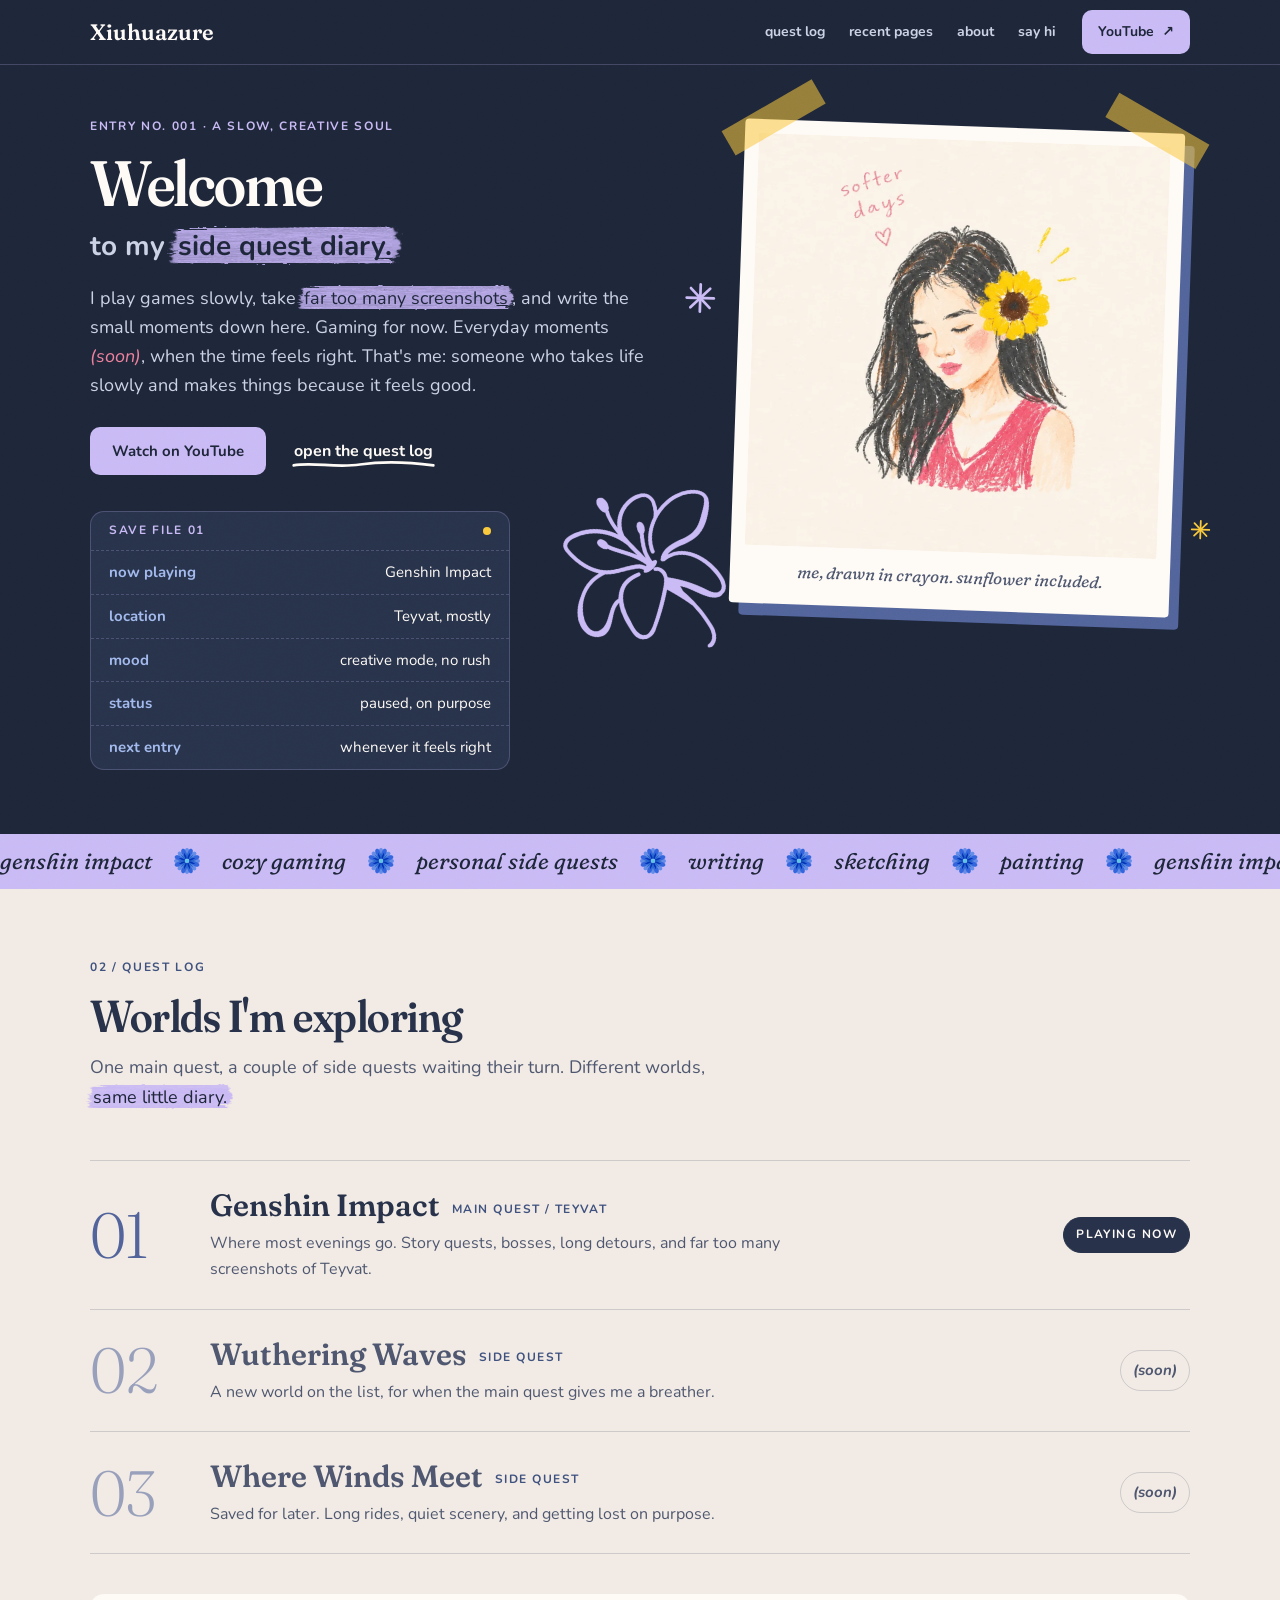
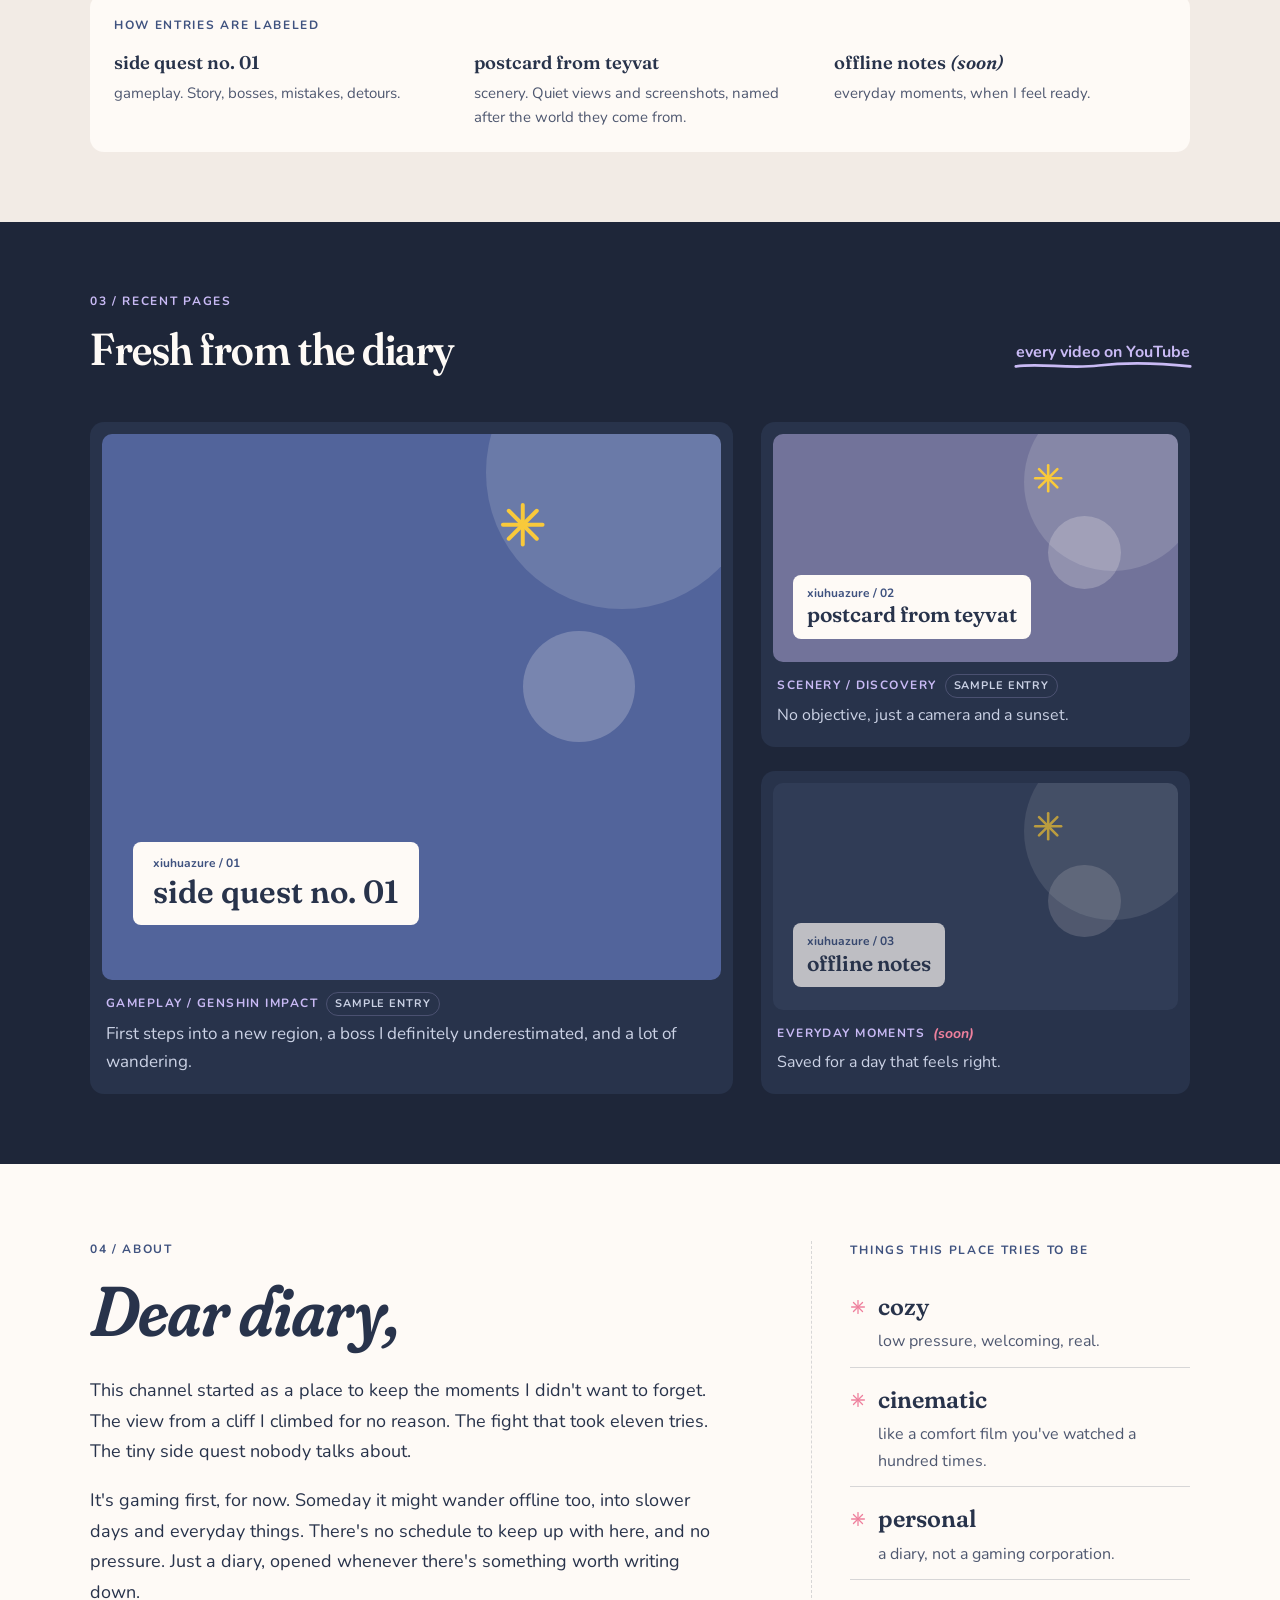
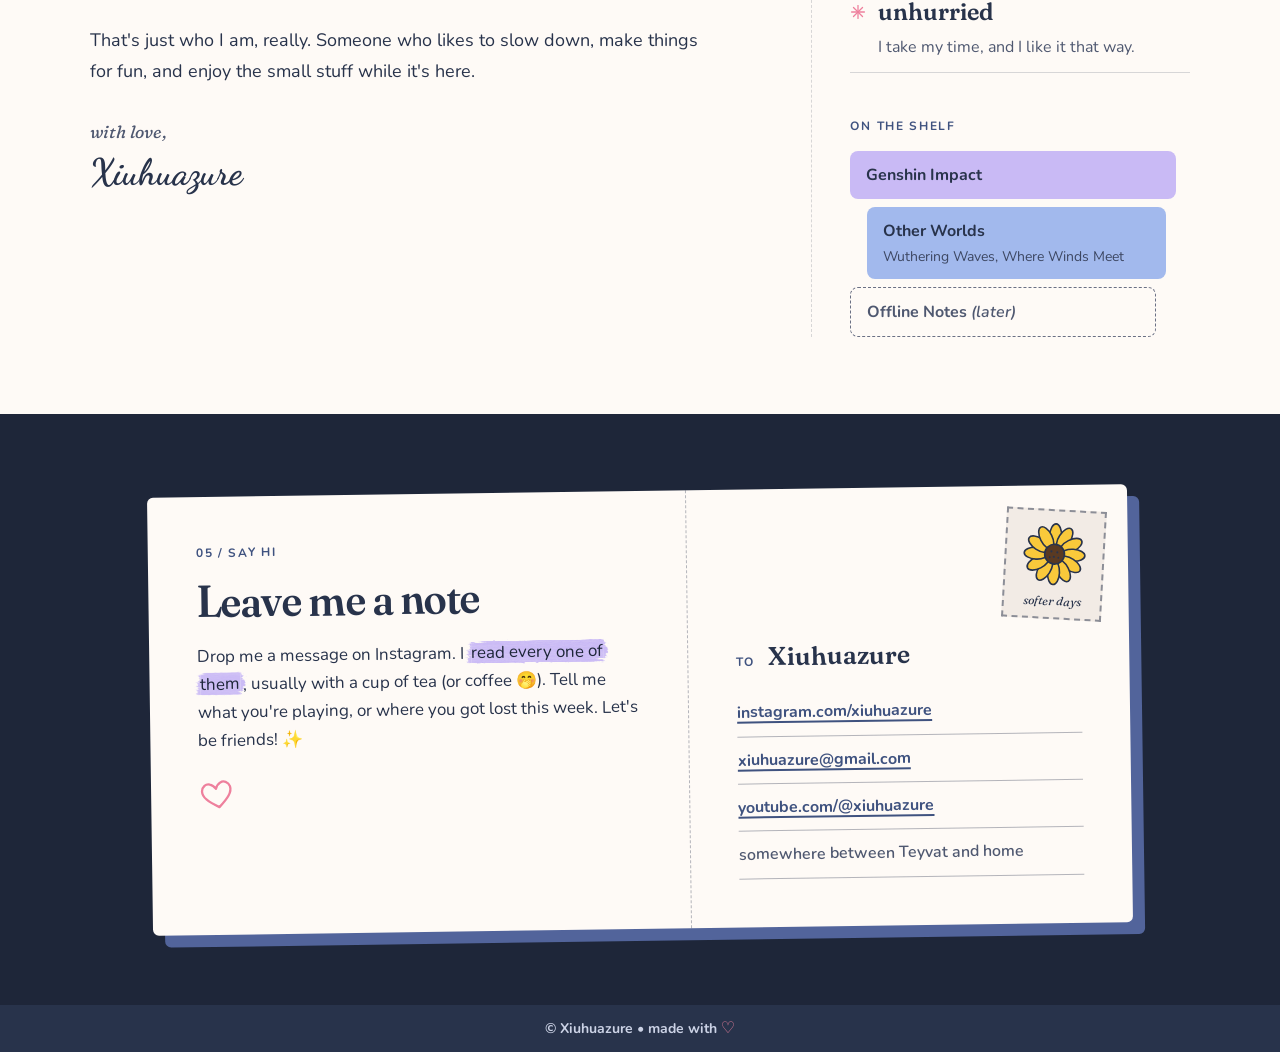
==== commit a6d209a6: "Hero: a slow, creative soul Co-Authored-By: Claude Opus 5.5 <noreply@anthropic.com> Claude-Session: " ====
--- a/index.html
+++ b/index.html
@@ -81,12 +81,12 @@
     <section class="hero" id="top">
       <div class="wrap hero__grid">
         <div class="hero__text">
-          <p class="eyebrow">entry no. 001 <span aria-hidden="true">·</span> a personal side quest diary</p>
+          <p class="eyebrow">entry no. 001 <span aria-hidden="true">·</span> a slow, creative soul</p>
           <h1 class="hero__title">
             <span class="welcome">Welcome<span class="lily lily--title" aria-hidden="true"></span></span>
             <span class="hero__sub">to my <mark class="hl">side quest diary.</mark></span>
           </h1>
-          <p class="lede">I play games slowly, take <mark class="hl">far too many screenshots</mark>, and write the small moments down here. Gaming for now. Everyday moments <em>(soon)</em>, when the time feels right.</p>
+          <p class="lede">I play games slowly, take <mark class="hl">far too many screenshots</mark>, and write the small moments down here. Gaming for now. Everyday moments <em>(soon)</em>, when the time feels right. That's me: someone who takes life slowly and makes things because it feels good.</p>
 
           <div class="hero__actions">
             <a class="btn" href="https://www.youtube.com/@xiuhuazure" target="_blank" rel="noopener">Watch on YouTube</a>
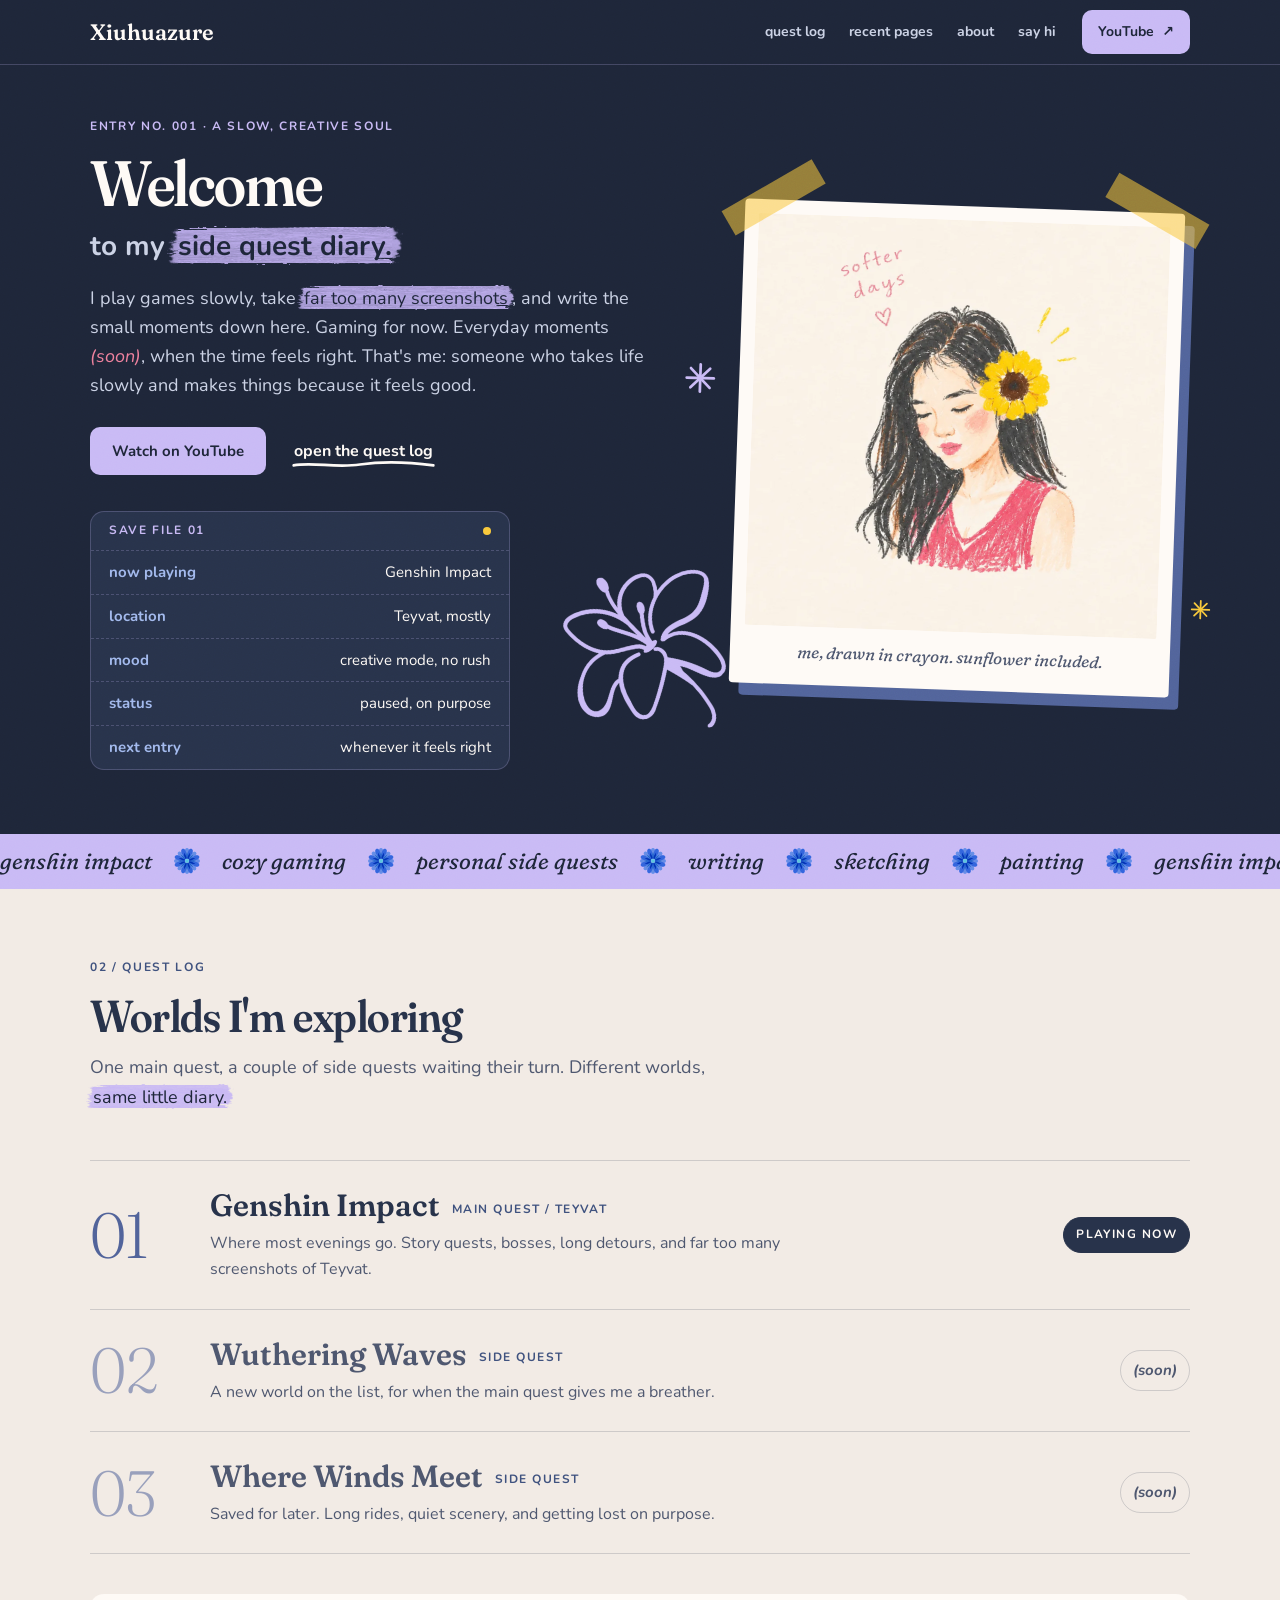
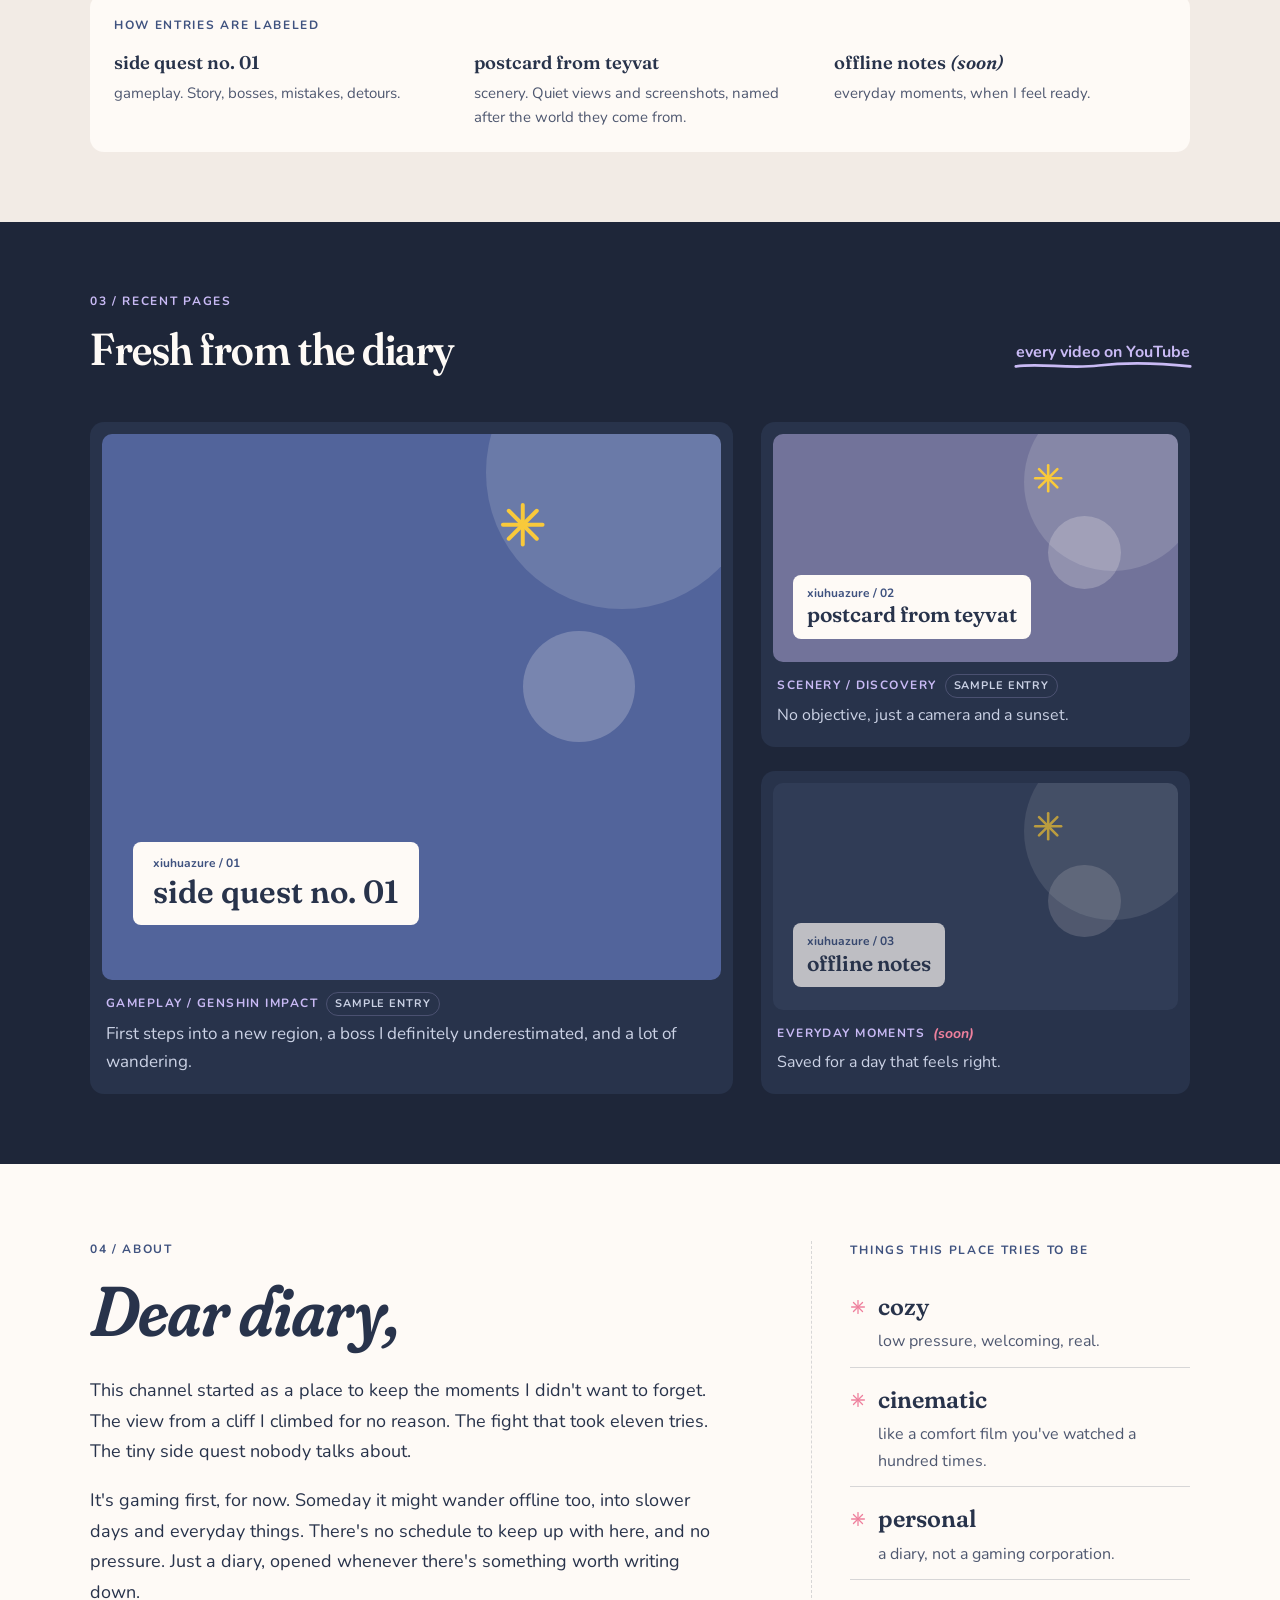
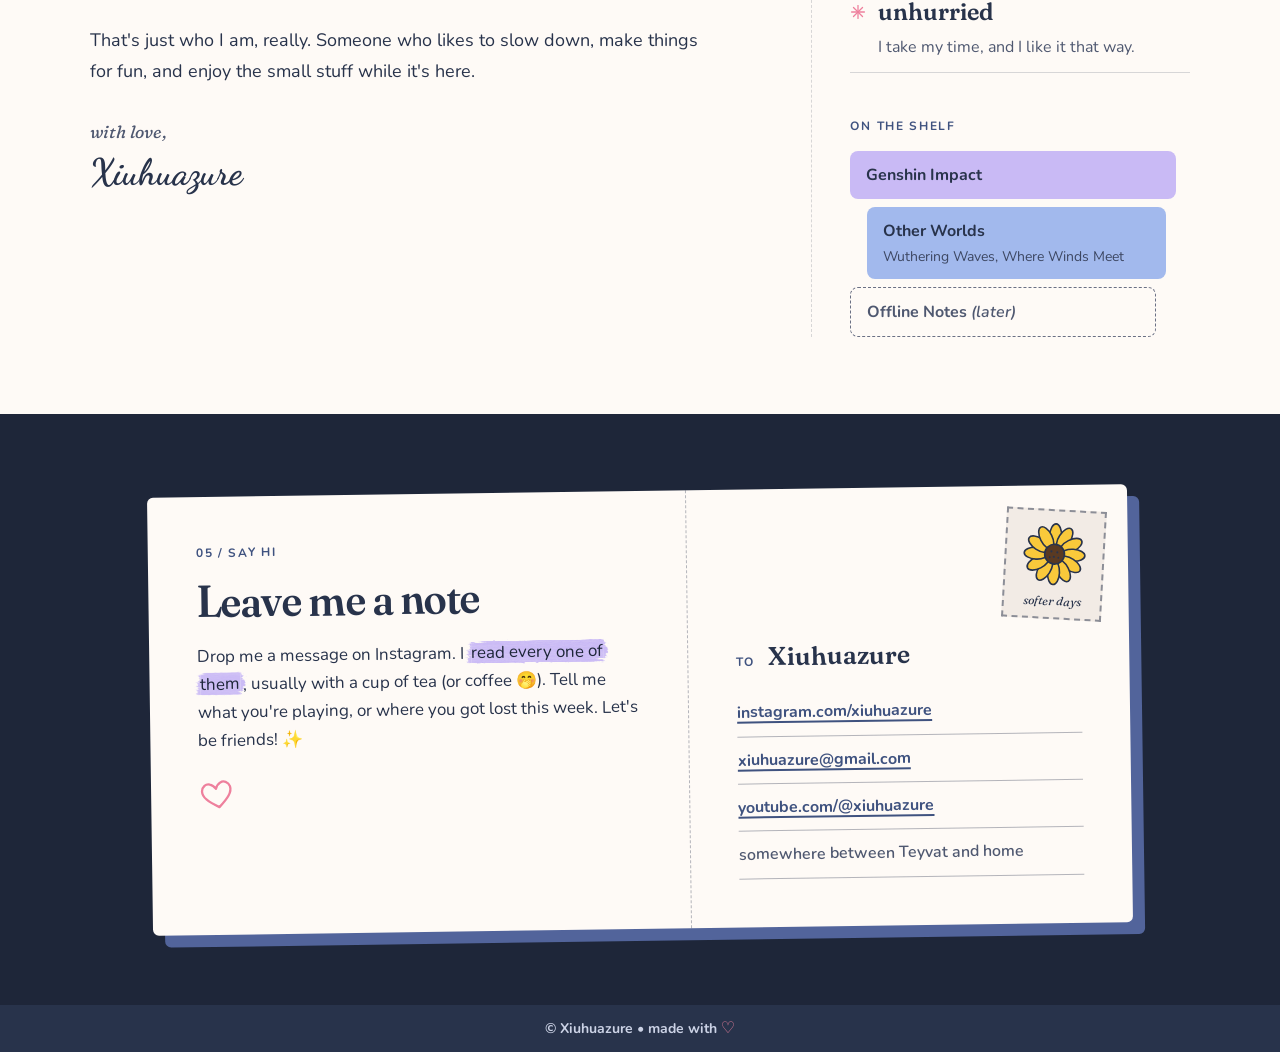
==== commit 3b64e577: "Centre the portrait and lily beside the hero text Co-Authored-By: Claude Opus 5.5 <noreply@anthropic" ====
--- a/index.html
+++ b/index.html
@@ -24,7 +24,7 @@
   <link rel="preconnect" href="https://fonts.gstatic.com" crossorigin>
   <link href="https://fonts.googleapis.com/css2?family=Fraunces:ital,opsz,wght,SOFT,WONK@0,9..144,300..900,0..100,0..1;1,9..144,300..900,0..100,0..1&family=Nunito:ital,wght@0,400..800;1,400..800&display=swap" rel="stylesheet">
   <link href="https://fonts.googleapis.com/css2?family=Dancing+Script:wght@700&text=Xiuhuazure&display=swap" rel="stylesheet">
-  <link rel="stylesheet" href="/styles.css?v=14">
+  <link rel="stylesheet" href="/styles.css?v=15">
 </head>
 <body>
 
--- a/styles.css
+++ b/styles.css
@@ -225,6 +225,7 @@
   align-items: start;
 }
 .hero__text { padding-top: 8px; }
+.hero__grid > .portrait { align-self: center; } /* photo and lily sit centred beside the text */
 .hero__title { margin: 0 0 20px; font-weight: 600; }
 .welcome {
   position: relative;
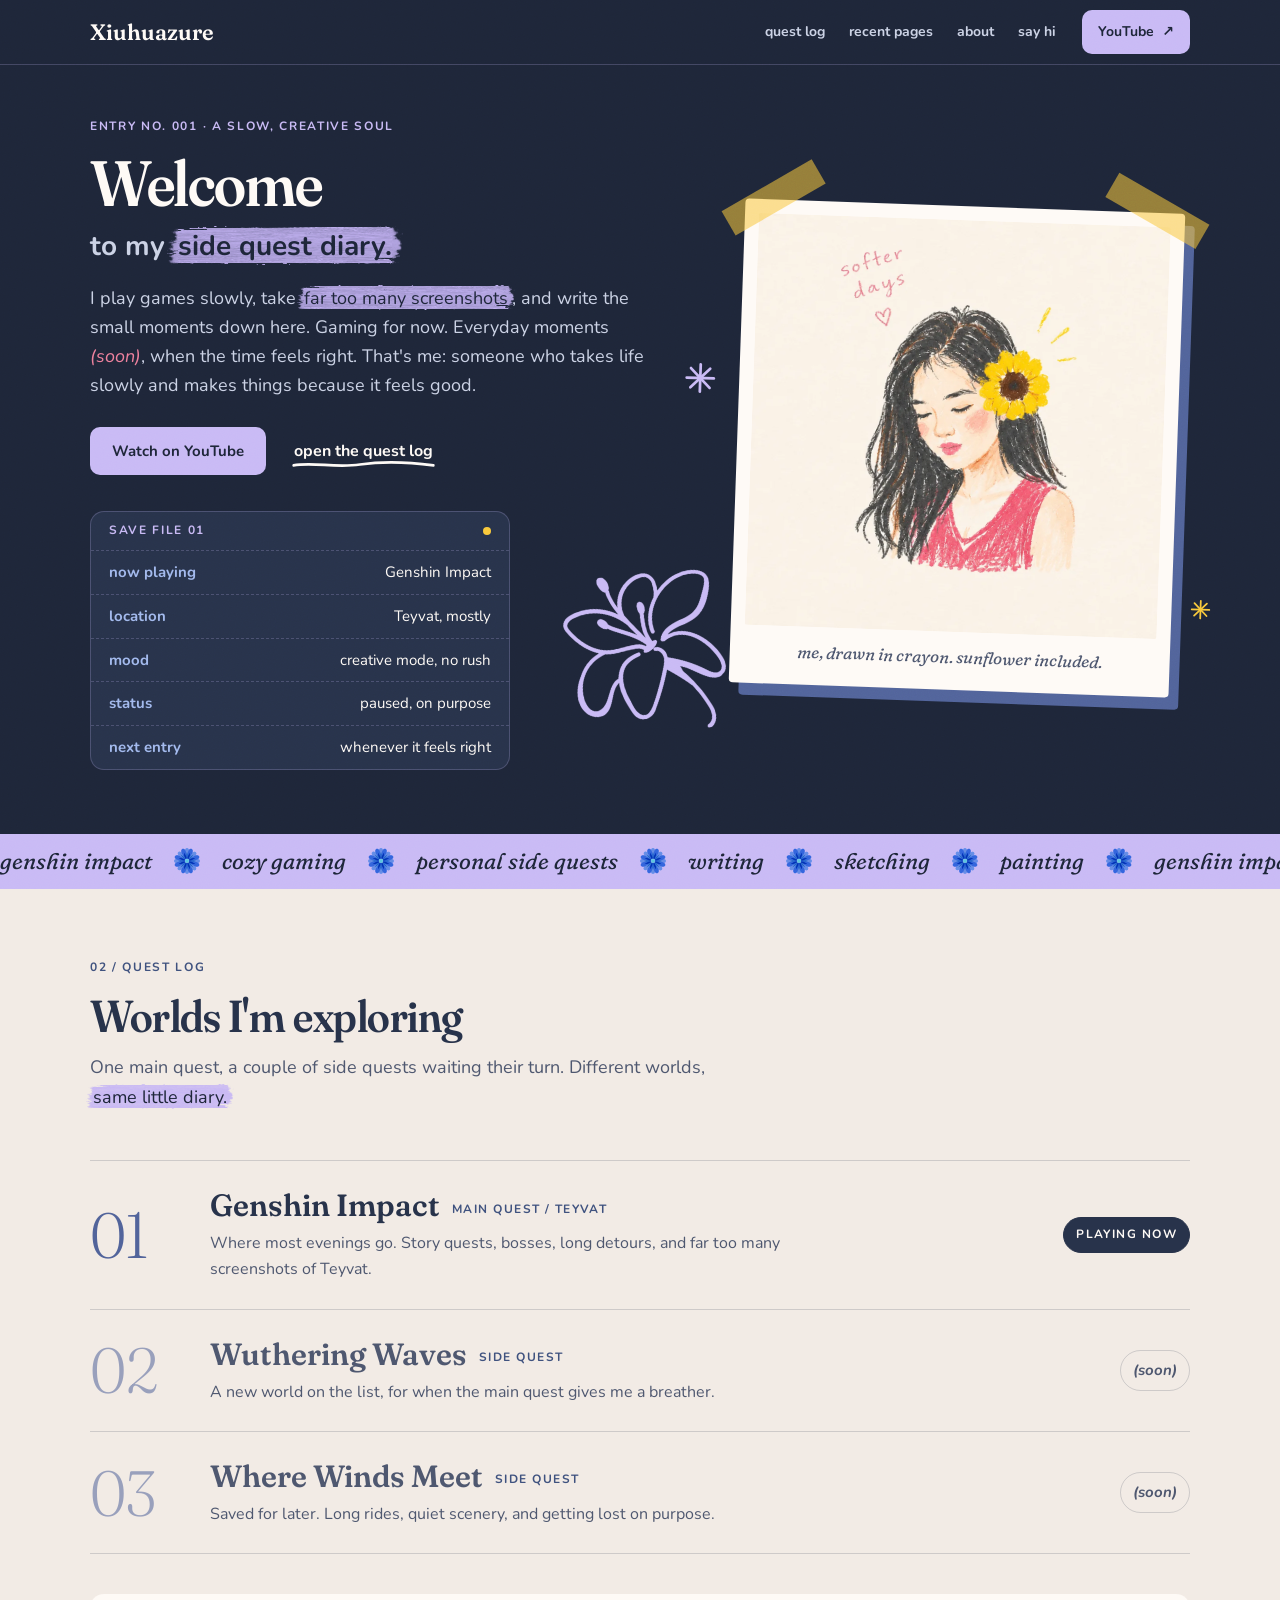
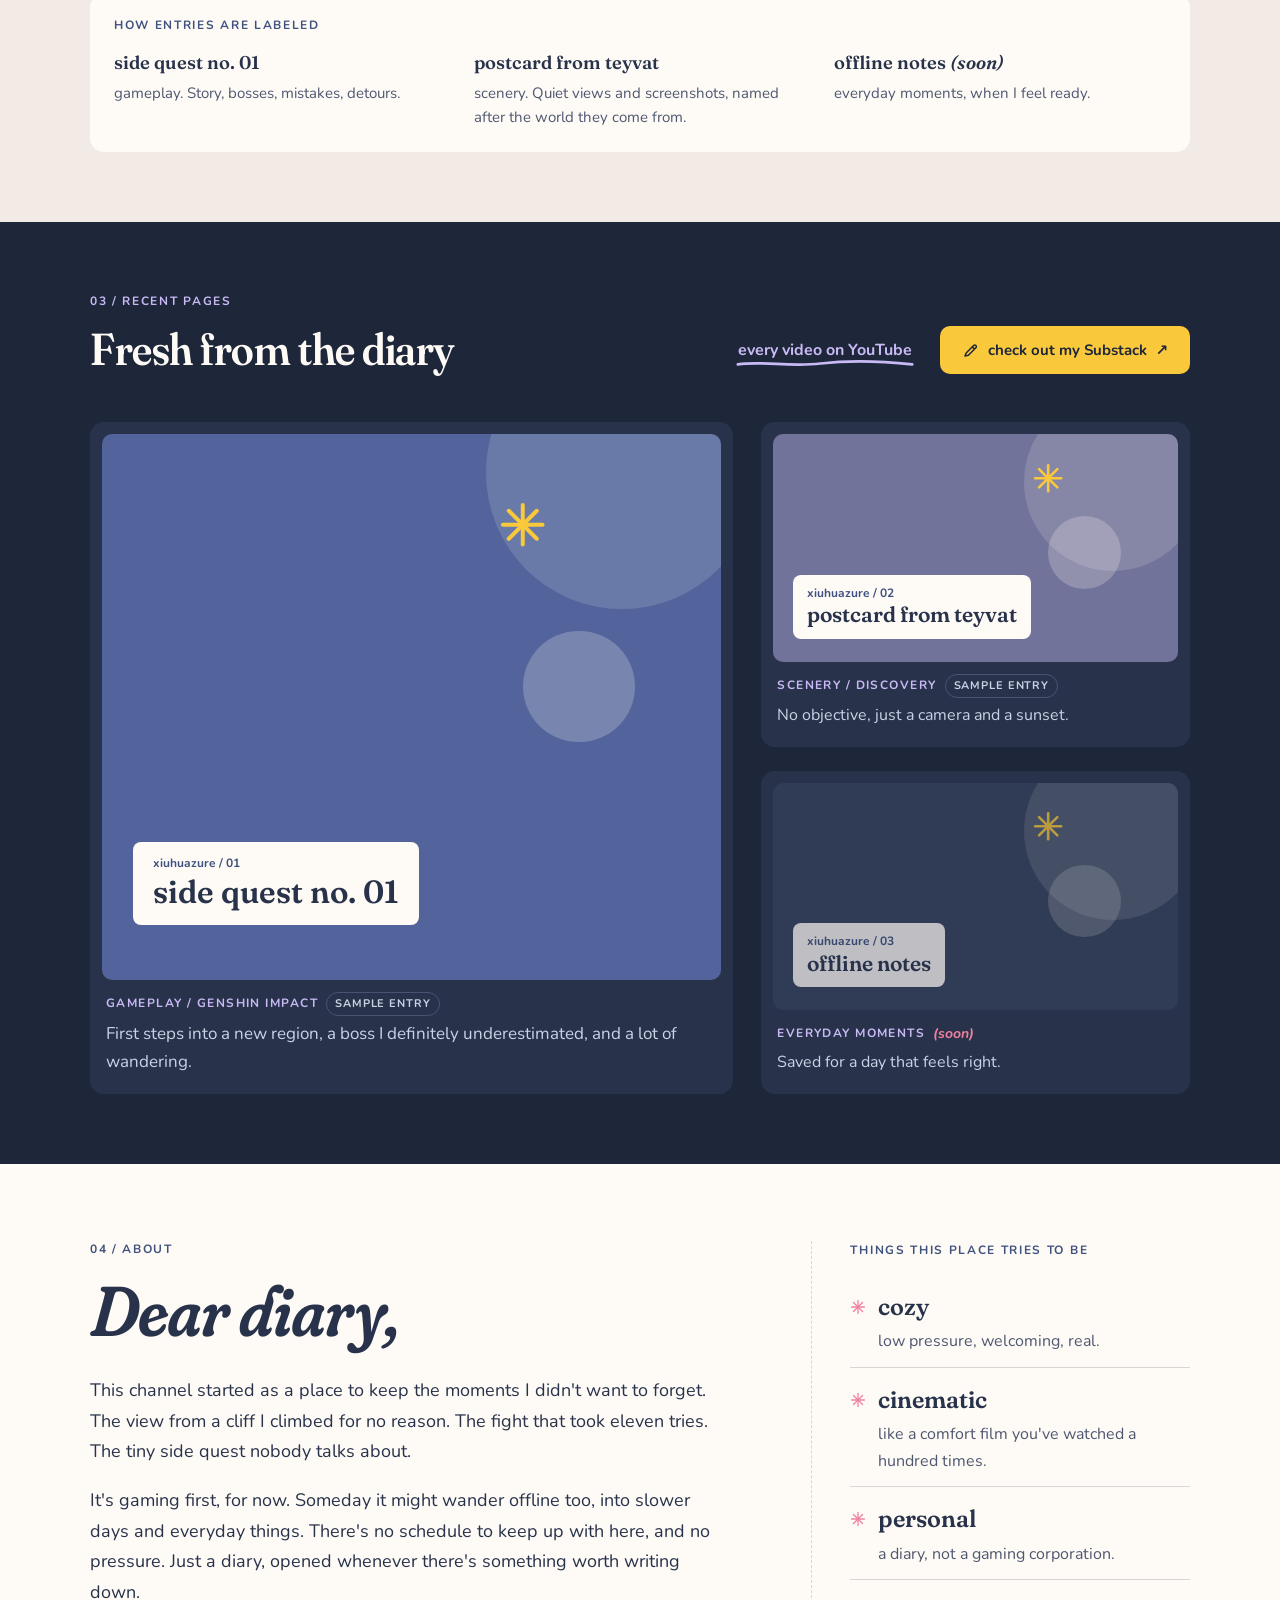
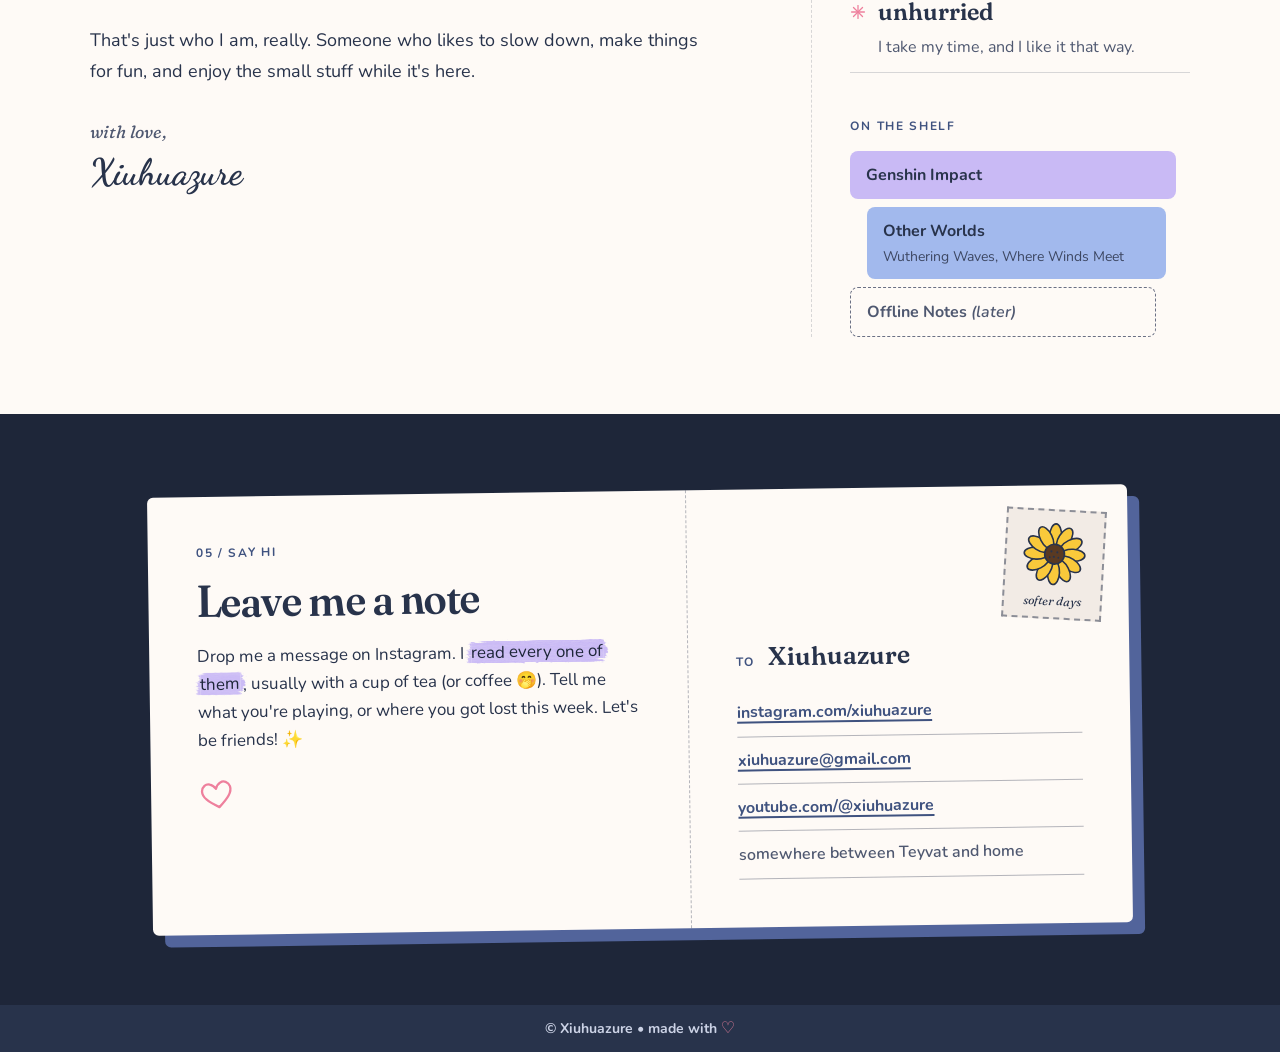
==== commit 06f8d56a: "Sunflower Substack button beside every video on YouTube (link left empty) Co-Authored-By: Claude Opu" ====
--- a/index.html
+++ b/index.html
@@ -24,7 +24,7 @@
   <link rel="preconnect" href="https://fonts.gstatic.com" crossorigin>
   <link href="https://fonts.googleapis.com/css2?family=Fraunces:ital,opsz,wght,SOFT,WONK@0,9..144,300..900,0..100,0..1;1,9..144,300..900,0..100,0..1&family=Nunito:ital,wght@0,400..800;1,400..800&display=swap" rel="stylesheet">
   <link href="https://fonts.googleapis.com/css2?family=Dancing+Script:wght@700&text=Xiuhuazure&display=swap" rel="stylesheet">
-  <link rel="stylesheet" href="/styles.css?v=15">
+  <link rel="stylesheet" href="/styles.css?v=19">
 </head>
 <body>
 
@@ -207,9 +207,36 @@
             <p class="eyebrow">03 <span aria-hidden="true">/</span> recent pages</p>
             <h2 id="pages-title">Fresh from the diary</h2>
           </div>
-          <a class="scribble" href="https://www.youtube.com/@xiuhuazure/videos" target="_blank" rel="noopener">every video on YouTube</a>
-        </div>
-
+          <div class="head-links">
+            <a class="scribble" href="https://www.youtube.com/@xiuhuazure/videos" target="_blank" rel="noopener">every video on YouTube</a>
+            <!-- SUBSTACK: paste your Substack link between the quotes of href="", for example href="https://xiuhuazure.substack.com" -->
+            <a class="btn btn--substack" href="" target="_blank" rel="noopener">
+              <svg aria-hidden="true" viewBox="0 0 24 24"><path d="M4 20l4.5-1 10-10a2.1 2.1 0 0 0-3-3l-10 10L4 20z" fill="none" stroke="currentColor" stroke-width="2" stroke-linejoin="round"/><path d="M13.5 7.5l3 3" stroke="currentColor" stroke-width="2"/></svg>
+              check out my Substack <span aria-hidden="true">↗</span>
+            </a>
+          </div>
+        </div>
+
+        <!--
+          ===== HOW TO ADD A VIDEO (full guide: docs/EDITING.md) =====
+          Copy this block, paste it as the FIRST card inside <div class="shelf">,
+          and add class "entry--feature" to whichever card should be the big one.
+
+          <a class="entry" href="https://www.youtube.com/watch?v=VIDEO_ID" target="_blank" rel="noopener">
+            <div class="thumb thumb--photo">
+              <img class="thumb__img" src="https://i.ytimg.com/vi/VIDEO_ID/hqdefault.jpg" alt="" loading="lazy">
+              <span class="thumb__play" aria-hidden="true"></span>
+            </div>
+            <div class="entry__meta">
+              <span class="entry__cat">gameplay / genshin impact</span>
+              <span class="entry__line">One sentence about the video.</span>
+            </div>
+          </a>
+
+          VIDEO_ID = the part after "watch?v=" in the YouTube link (twice above).
+          Your own picture instead: put it in assets/videos/ and use
+          src="/assets/videos/your-file.jpg"
+        -->
         <div class="shelf">
           <a class="entry entry--feature" href="https://www.youtube.com/@xiuhuazure/videos" target="_blank" rel="noopener">
             <div class="thumb thumb--azure">
--- a/styles.css
+++ b/styles.css
@@ -345,7 +345,7 @@
 
 @media (max-width: 880px) {
   .hero__grid { grid-template-columns: 1fr; }
-  .portrait { width: min(86%, 400px); margin-top: 44px; }
+  .portrait { width: min(86%, 400px); margin-top: 44px; margin-bottom: 24px; }
   .glint--a { left: -40px; }
   .glint--b { right: -30px; }
   .lily--art { display: none; }
@@ -479,6 +479,11 @@
 .pages { padding: clamp(44px, 5.5vw, 76px) 0; }
 .pages .scribble { color: var(--accent-lilac); }
 .pages .scribble:hover { color: var(--accent-pink); }
+.head-links { display: flex; flex-wrap: wrap; align-items: center; gap: 12px 28px; }
+/* Substack: the one filled call to action in this section */
+.btn--substack { background: var(--accent-sunflower); color: var(--bg-dark); }
+.btn--substack:hover { background: #FBD86A; }
+.btn--substack svg { width: 18px; height: 18px; flex: none; }
 .shelf {
   display: grid;
   grid-template-columns: 1.5fr 1fr;
@@ -507,6 +512,13 @@
 .thumb--azure { background: var(--accent-azure); }
 .thumb--violet { background: var(--accent-violet); }
 .thumb--night { background: #34405C; }
+/* real thumbnails: the image fills the card, decorations hidden */
+.thumb--photo { background: var(--surface-dark); }
+.thumb__img { position: absolute; inset: 0; width: 100%; height: 100%; object-fit: cover; }
+/* a real thumbnail keeps its true 16:9 shape, even on the big card */
+.entry--feature .thumb--photo { flex: none; aspect-ratio: 16 / 9; min-height: 0; }
+.entry--feature:has(.thumb--photo) { align-self: start; }
+.thumb--photo .thumb__play { opacity: .9; z-index: 1; border-left-color: var(--surface-light); filter: drop-shadow(0 1px 3px rgba(0,0,0,.5)); }
 .thumb__moon {
   position: absolute;
   width: 44%; aspect-ratio: 1;
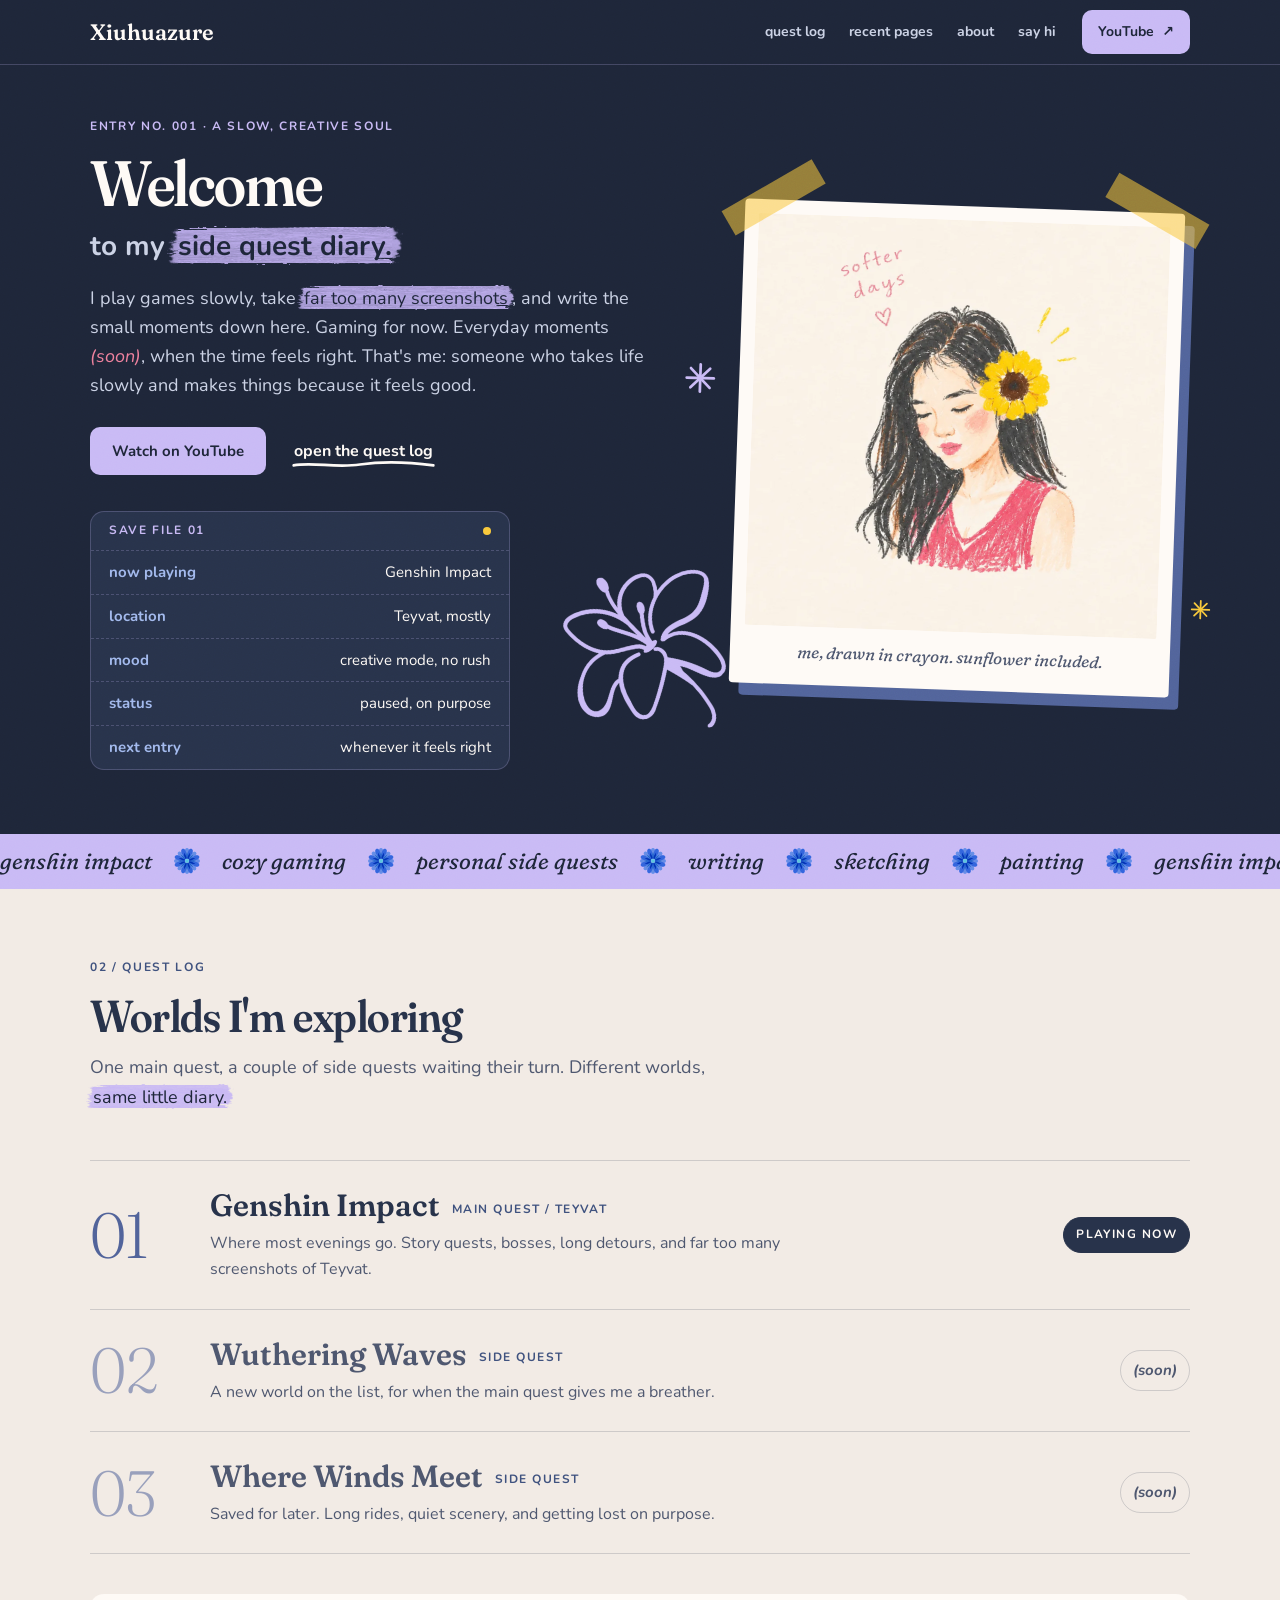
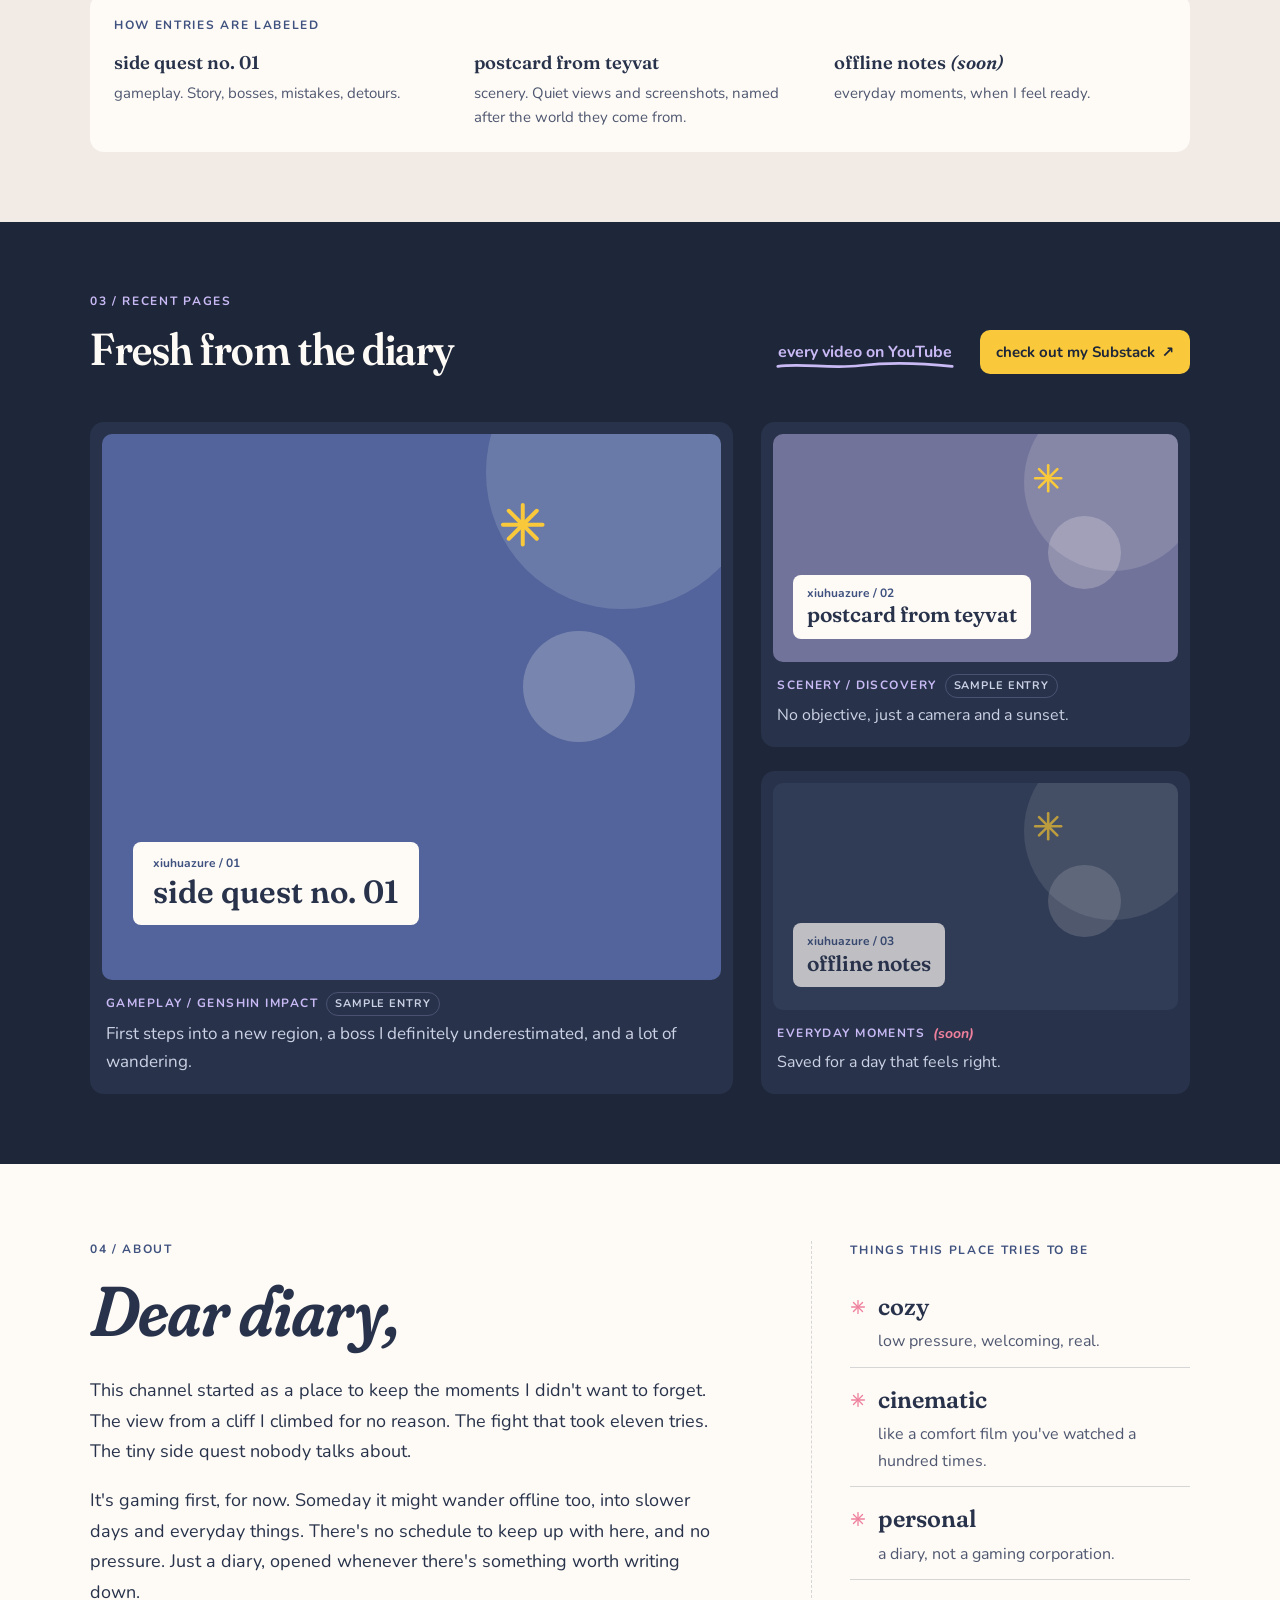
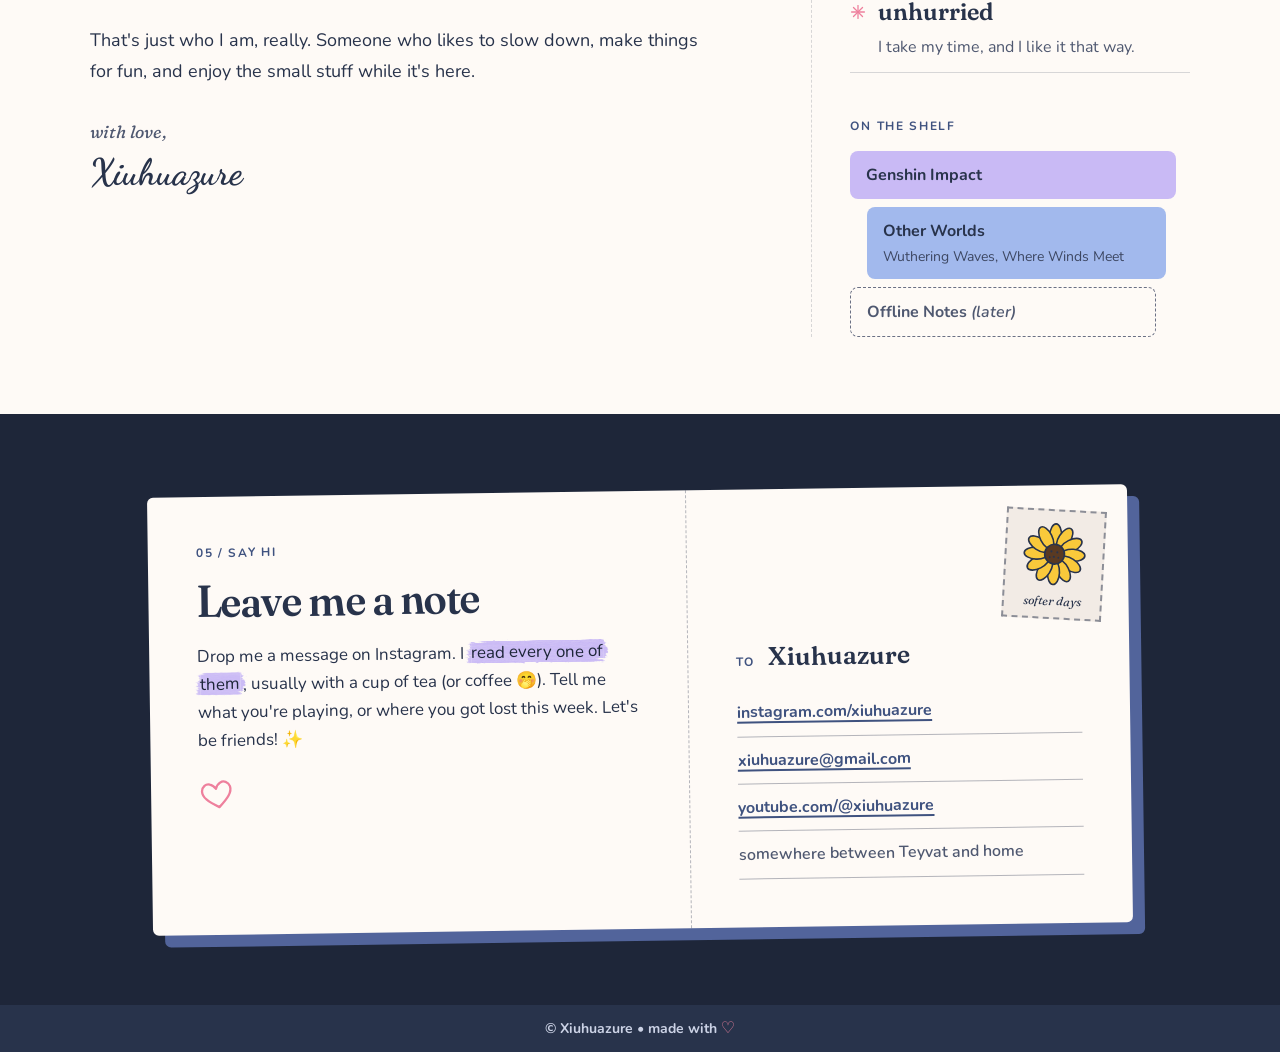
==== commit 9712dc33: "Substack button: no icon, tighter padding Co-Authored-By: Claude Opus 5.5 <noreply@anthropic.com> Cl" ====
--- a/index.html
+++ b/index.html
@@ -24,7 +24,7 @@
   <link rel="preconnect" href="https://fonts.gstatic.com" crossorigin>
   <link href="https://fonts.googleapis.com/css2?family=Fraunces:ital,opsz,wght,SOFT,WONK@0,9..144,300..900,0..100,0..1;1,9..144,300..900,0..100,0..1&family=Nunito:ital,wght@0,400..800;1,400..800&display=swap" rel="stylesheet">
   <link href="https://fonts.googleapis.com/css2?family=Dancing+Script:wght@700&text=Xiuhuazure&display=swap" rel="stylesheet">
-  <link rel="stylesheet" href="/styles.css?v=19">
+  <link rel="stylesheet" href="/styles.css?v=20">
 </head>
 <body>
 
@@ -211,7 +211,6 @@
             <a class="scribble" href="https://www.youtube.com/@xiuhuazure/videos" target="_blank" rel="noopener">every video on YouTube</a>
             <!-- SUBSTACK: paste your Substack link between the quotes of href="", for example href="https://xiuhuazure.substack.com" -->
             <a class="btn btn--substack" href="" target="_blank" rel="noopener">
-              <svg aria-hidden="true" viewBox="0 0 24 24"><path d="M4 20l4.5-1 10-10a2.1 2.1 0 0 0-3-3l-10 10L4 20z" fill="none" stroke="currentColor" stroke-width="2" stroke-linejoin="round"/><path d="M13.5 7.5l3 3" stroke="currentColor" stroke-width="2"/></svg>
               check out my Substack <span aria-hidden="true">↗</span>
             </a>
           </div>
--- a/styles.css
+++ b/styles.css
@@ -483,7 +483,7 @@
 /* Substack: the one filled call to action in this section */
 .btn--substack { background: var(--accent-sunflower); color: var(--bg-dark); }
 .btn--substack:hover { background: #FBD86A; }
-.btn--substack svg { width: 18px; height: 18px; flex: none; }
+.btn--substack { min-height: 44px; padding: 0 16px; gap: 6px; }
 .shelf {
   display: grid;
   grid-template-columns: 1.5fr 1fr;
